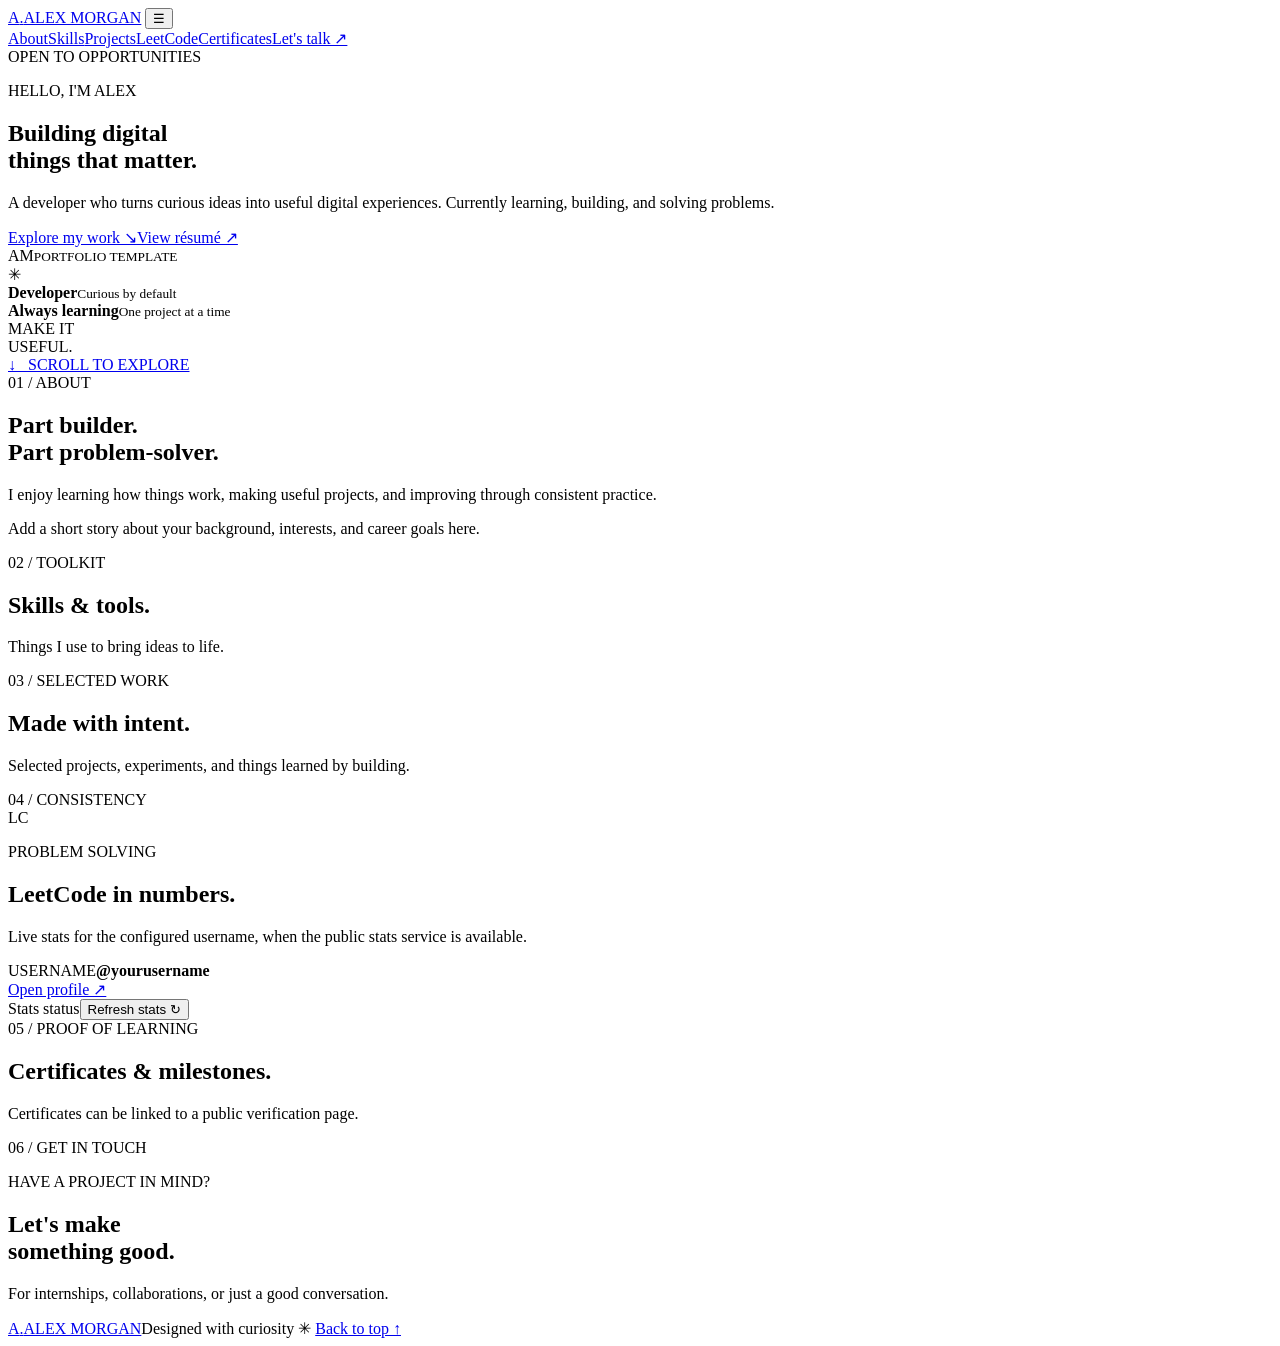
==== sample portfolio2/index.html @ e10e457b "Add sample portfolio2 index.html" ====
<!DOCTYPE html>
<html lang="en">
<head>
  <meta charset="UTF-8">
  <meta name="viewport" content="width=device-width, initial-scale=1.0">
  <meta name="theme-color" content="#111014">
  <meta name="description" content="Personal portfolio template showcasing skills, projects, certificates and coding progress.">
  <title>Alex Morgan | Portfolio</title>
  <link rel="preconnect" href="https://fonts.googleapis.com">
  <link href="https://fonts.googleapis.com/css2?family=DM+Sans:wght@400;500;600;700&family=Space+Grotesk:wght@400;500;600;700&display=swap" rel="stylesheet">
  <link rel="stylesheet" href="style.css">
  <script src="script.js" defer></script>
</head>
<body>
  <header class="topbar">
    <a class="brand" href="#home"><span class="brand-mark">A<span>.</span></span><span id="brandName">ALEX MORGAN</span></a>
    <button class="menu-toggle" id="menuToggle" aria-label="Toggle menu">☰</button>
    <nav id="nav"><a href="#about">About</a><a href="#skills">Skills</a><a href="#projects">Projects</a><a href="#leetcode">LeetCode</a><a href="#certificates">Certificates</a><a class="nav-cta" href="#contact">Let's talk ↗</a></nav>
  </header>
  <main>
    <section class="hero section-wrap" id="home">
      <div class="hero-copy">
        <div class="eyebrow"><span class="pulse"></span> OPEN TO OPPORTUNITIES</div>
        <p class="hero-kicker">HELLO, I'M <span id="heroNameSmall">ALEX</span></p>
        <h1 id="heroHeadline">Building digital<br><span class="gradient-text">things that matter.</span></h1>
        <p class="hero-description" id="heroBio">A developer who turns curious ideas into useful digital experiences. Currently learning, building, and solving problems.</p>
        <div class="hero-actions"><a class="button button-primary" href="#projects">Explore my work ↘</a><a class="button button-quiet" id="resumeLink" href="#contact">View résumé ↗</a></div>
        <div class="hero-socials" id="socialLinks"></div>
      </div>
      <div class="hero-visual"><div class="orbit orbit-a"></div><div class="orbit orbit-b"></div><div class="portrait-frame"><div class="photo-fallback"><span id="initials">AM</span><small>PORTFOLIO TEMPLATE</small></div></div><div class="float-card float-card-top"><span class="float-icon">✳</span><div><b id="heroRole">Developer</b><small>Curious by default</small></div></div><div class="float-card float-card-bottom"><span class="status-dot"></span><div><b>Always learning</b><small>One project at a time</small></div></div><div class="hero-stamp">MAKE IT<br><span>USEFUL.</span></div></div>
      <a class="scroll-hint" href="#about">↓ &nbsp; SCROLL TO EXPLORE</a>
    </section>
    <section class="section-wrap about-section" id="about"><div class="section-label"><span>01 / ABOUT</span><span class="label-line"></span></div><div class="about-grid"><h2>Part builder.<br>Part <span class="gradient-text">problem-solver.</span></h2><div><p class="large-copy" id="aboutText">I enjoy learning how things work, making useful projects, and improving through consistent practice.</p><p class="muted" id="aboutExtra">Add a short story about your background, interests, and career goals here.</p><div class="about-facts" id="aboutFacts"></div></div></div></section>
    <section class="section-wrap" id="skills"><div class="section-label"><span>02 / TOOLKIT</span><span class="label-line"></span></div><div class="section-heading"><h2>Skills & <span class="gradient-text">tools.</span></h2><p>Things I use to bring ideas to life.</p></div><div class="skills-grid" id="skillsGrid"></div></section>
    <section class="section-wrap projects-section" id="projects"><div class="section-label"><span>03 / SELECTED WORK</span><span class="label-line"></span></div><div class="section-heading"><h2>Made with <span class="gradient-text">intent.</span></h2><p>Selected projects, experiments, and things learned by building.</p></div><div class="projects-grid" id="projectsGrid"></div></section>
    <section class="section-wrap leetcode-section" id="leetcode"><div class="section-label"><span>04 / CONSISTENCY</span><span class="label-line"></span></div><div class="leetcode-panel"><div class="leetcode-intro"><div class="leetcode-icon">LC</div><div><p class="hero-kicker">PROBLEM SOLVING</p><h2>LeetCode <span class="gradient-text">in numbers.</span></h2><p class="muted">Live stats for the configured username, when the public stats service is available.</p></div></div><div class="leetcode-profile"><div><span class="muted small">USERNAME</span><b id="lcUsername">@yourusername</b></div><a id="lcProfileLink" href="https://leetcode.com/" target="_blank" rel="noreferrer">Open profile ↗</a></div><div class="lc-stats" id="lcStats"></div><div class="lc-footer"><span id="lcUpdated">Stats status</span><button class="text-button" id="refreshLc">Refresh stats ↻</button></div></div></section>
    <section class="section-wrap" id="certificates"><div class="section-label"><span>05 / PROOF OF LEARNING</span><span class="label-line"></span></div><div class="section-heading"><h2>Certificates & <span class="gradient-text">milestones.</span></h2><p>Certificates can be linked to a public verification page.</p></div><div class="certificates-grid" id="certificatesGrid"></div></section>
    <section class="section-wrap contact-section" id="contact"><div class="section-label"><span>06 / GET IN TOUCH</span><span class="label-line"></span></div><div class="contact-panel"><div><p class="hero-kicker">HAVE A PROJECT IN MIND?</p><h2>Let's make<br><span class="gradient-text">something good.</span></h2><p class="muted" id="contactText">For internships, collaborations, or just a good conversation.</p></div><div class="contact-details" id="contactDetails"></div></div></section>
  </main>
  <footer class="footer section-wrap"><a class="brand" href="#home"><span class="brand-mark">A<span>.</span></span><span id="footerName">ALEX MORGAN</span></a><span>Designed with curiosity ✳ <span id="copyrightYear"></span></span><a href="#home">Back to top ↑</a></footer>
</body>
</html>
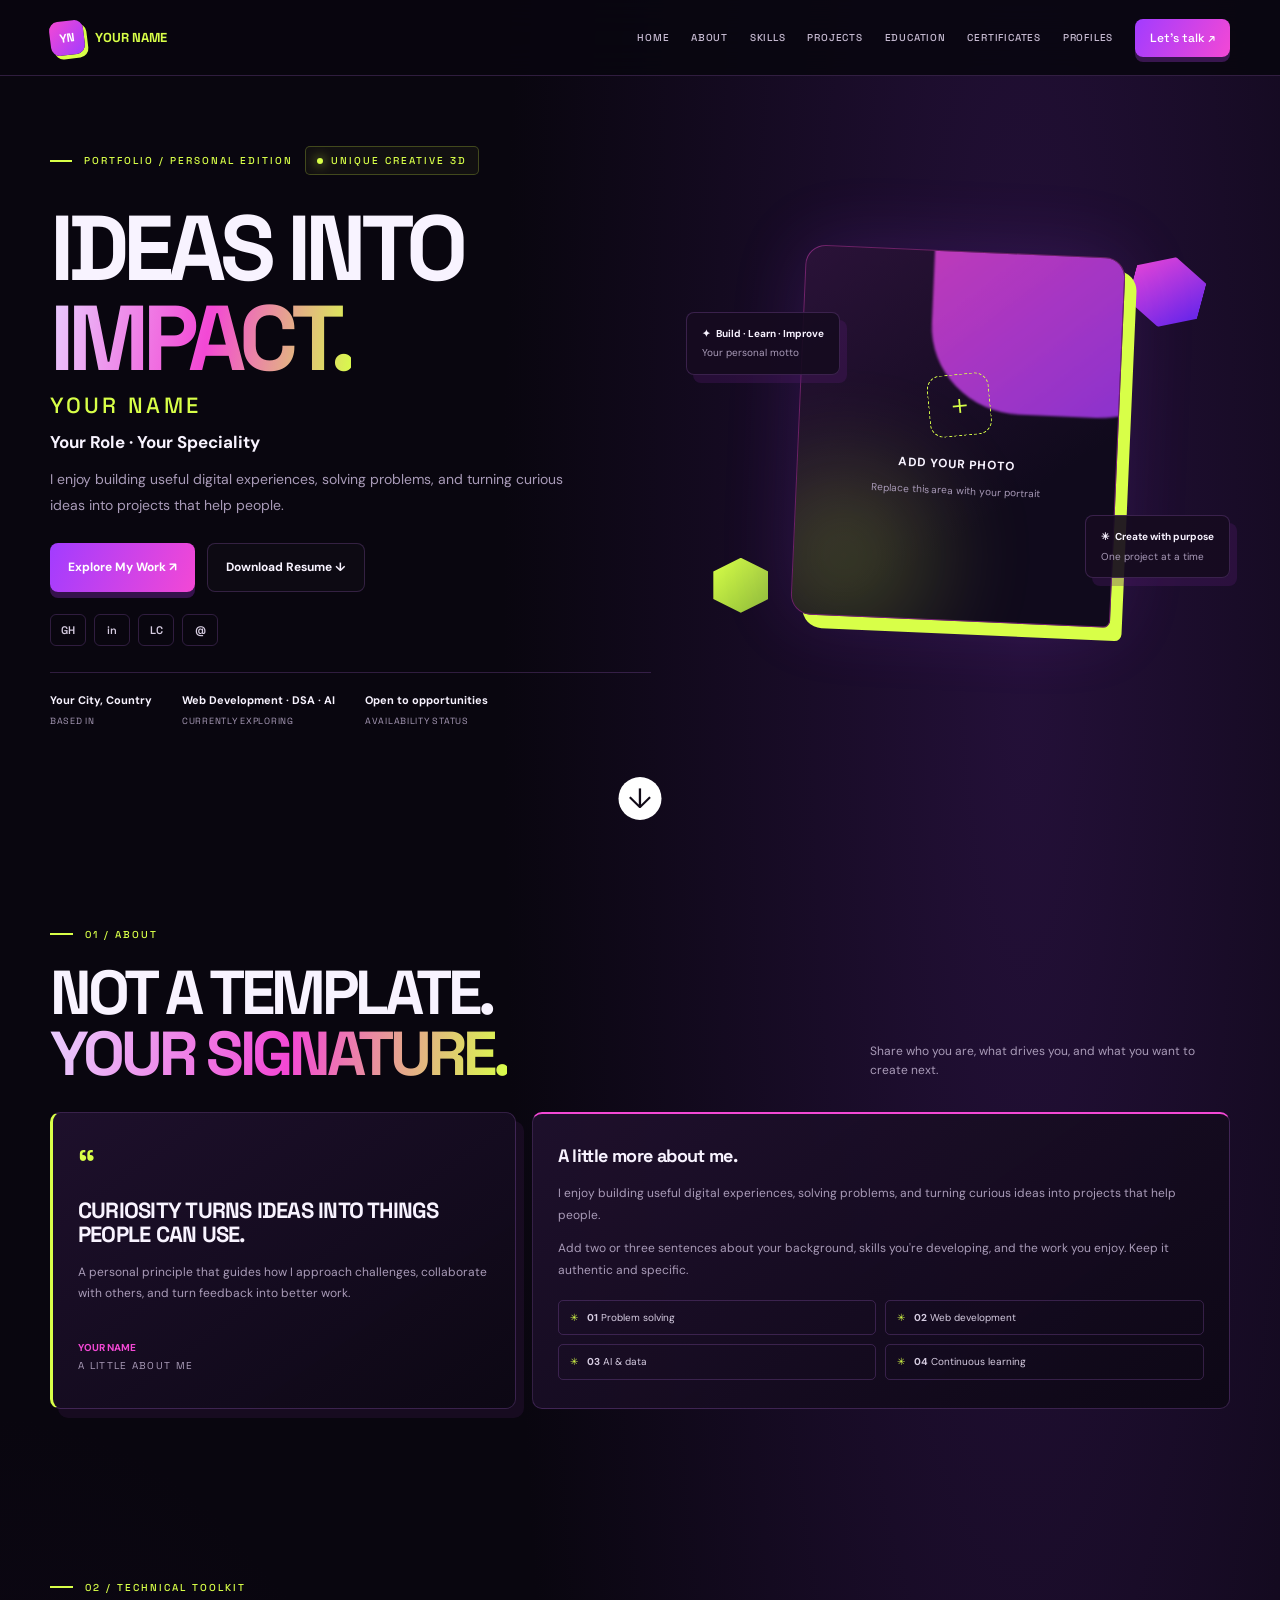
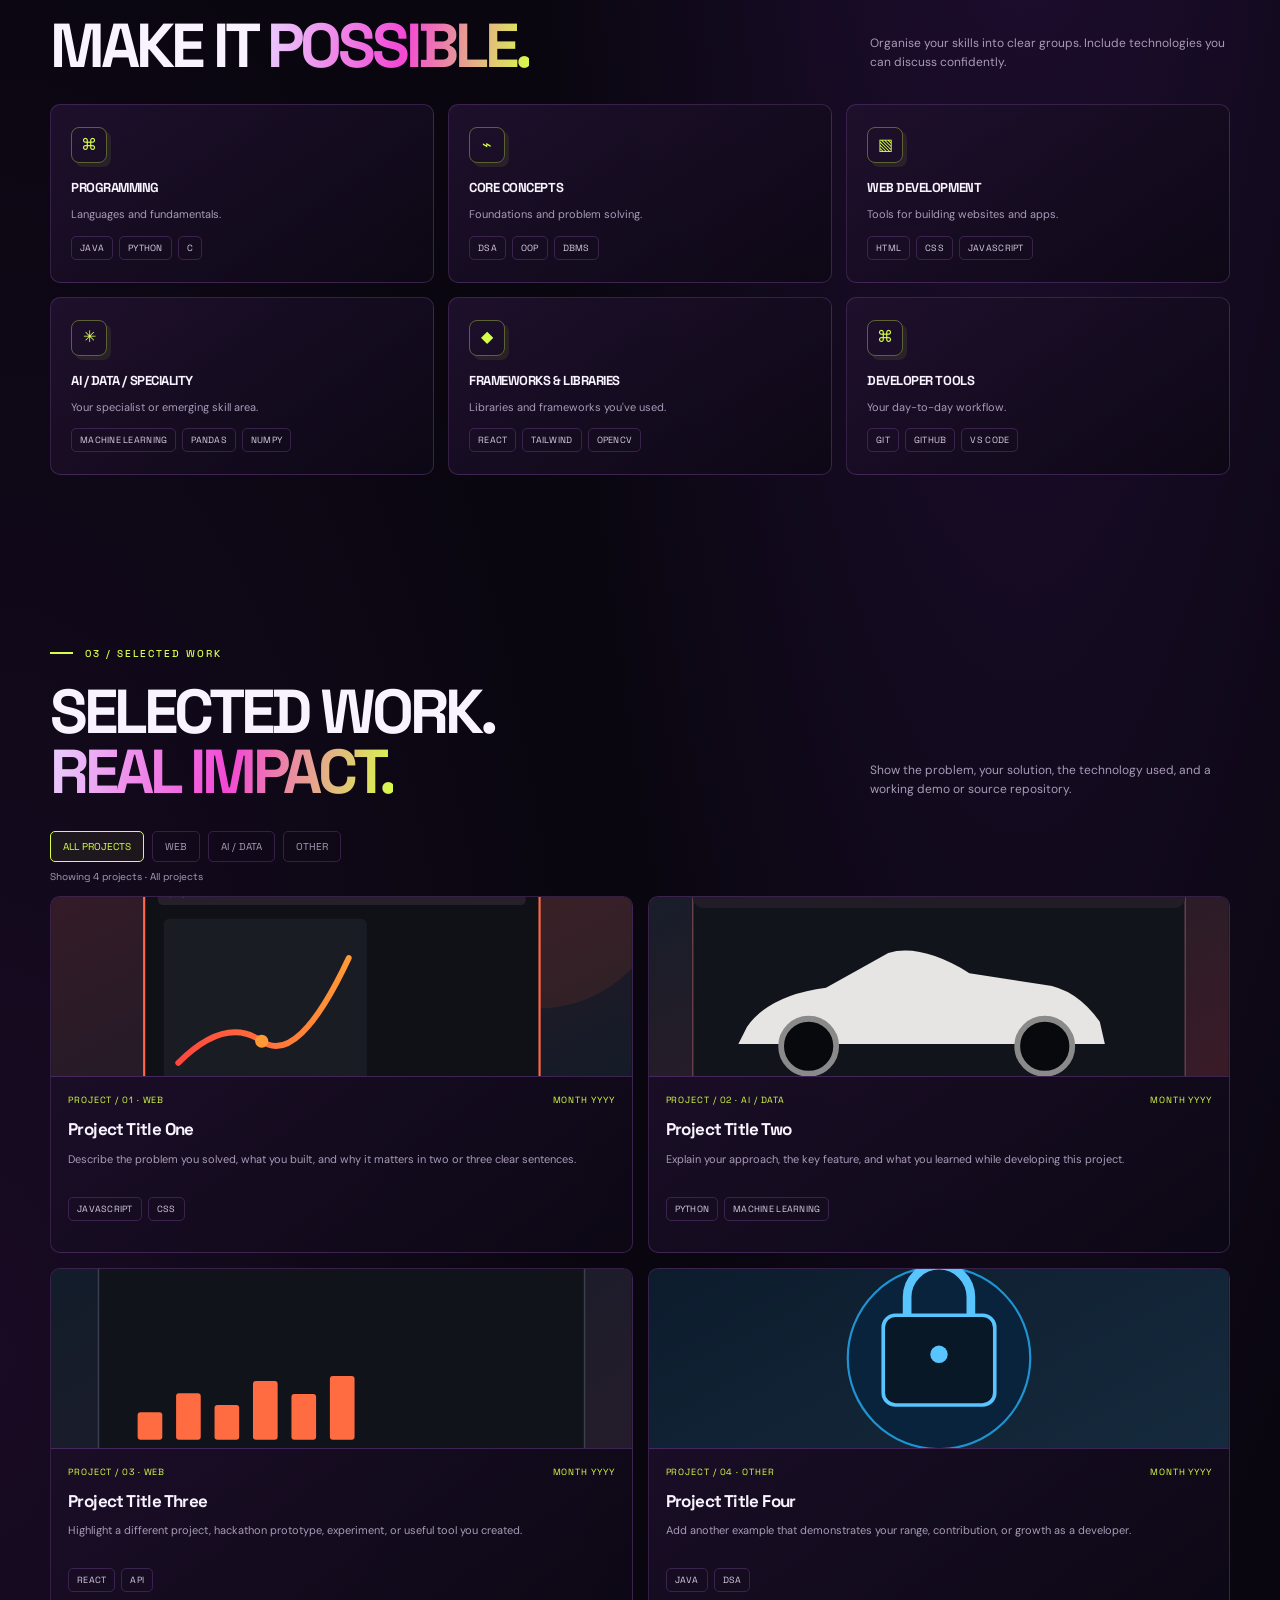
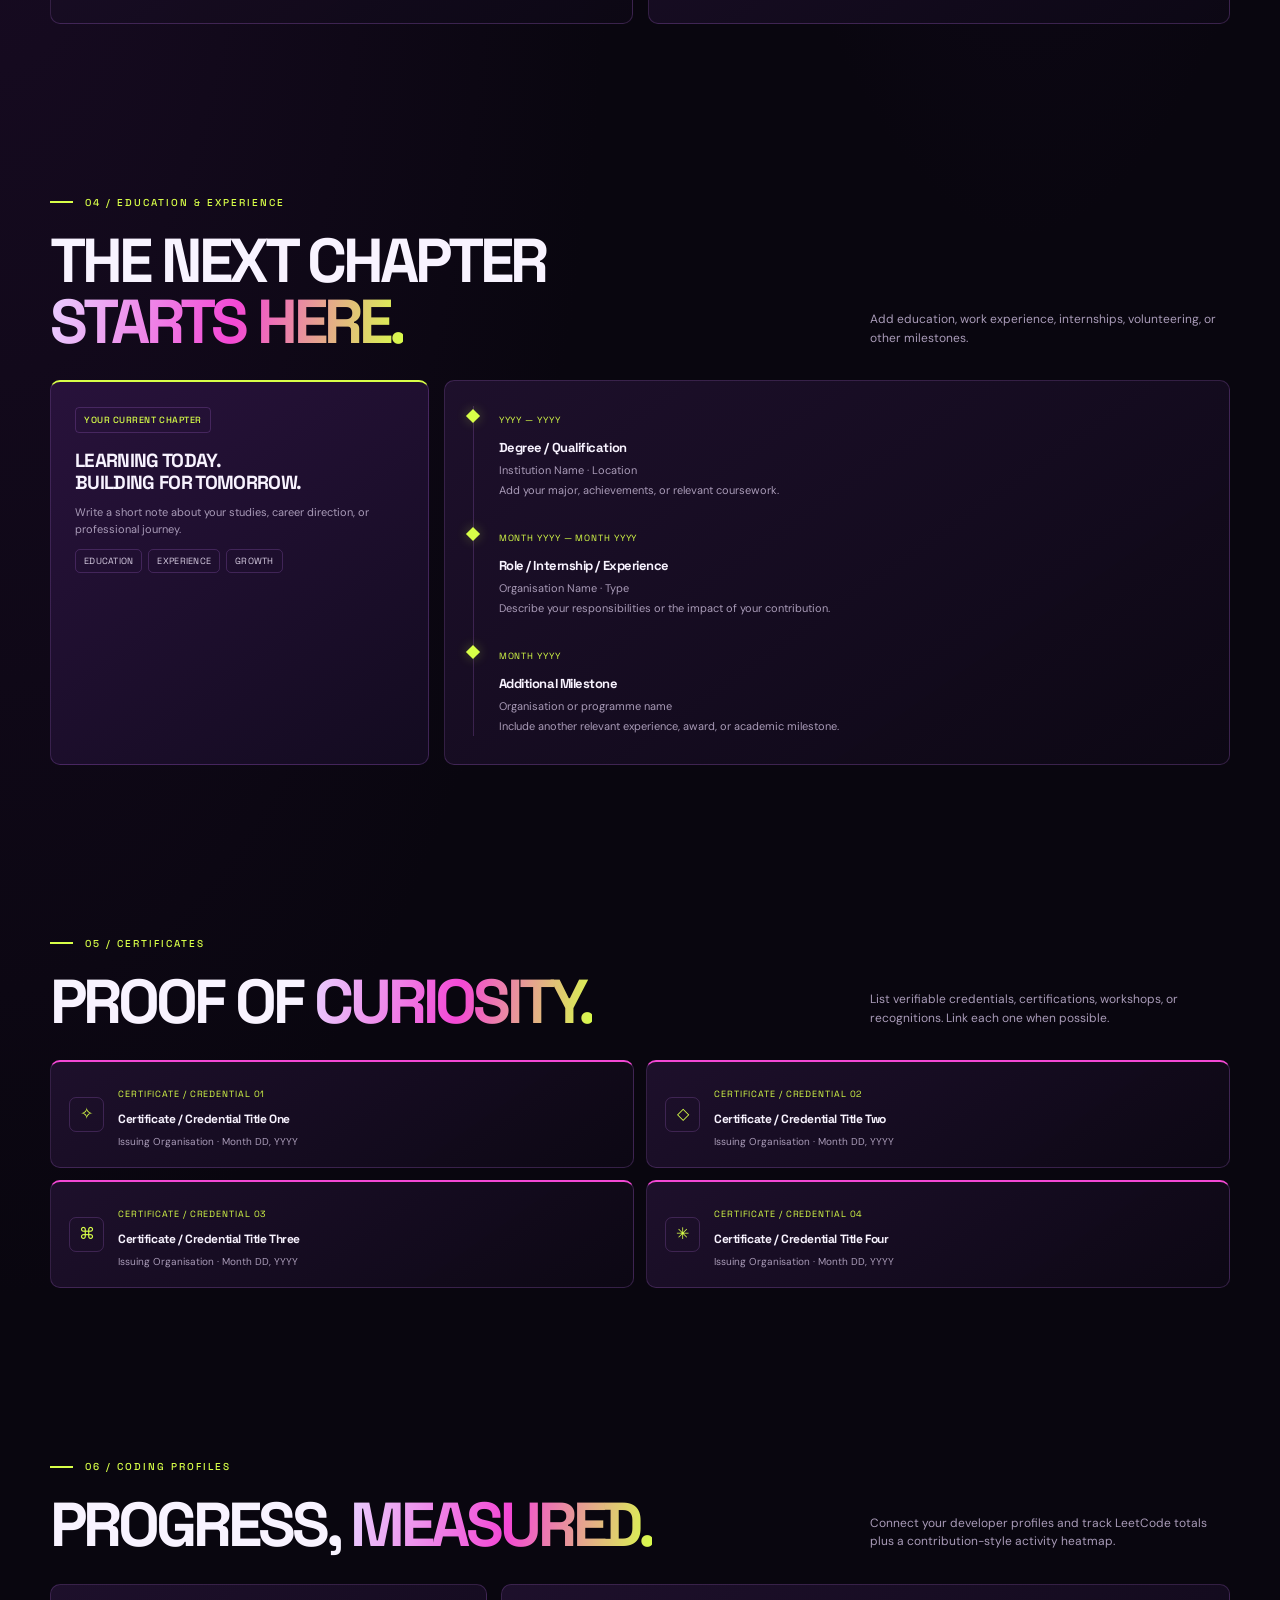
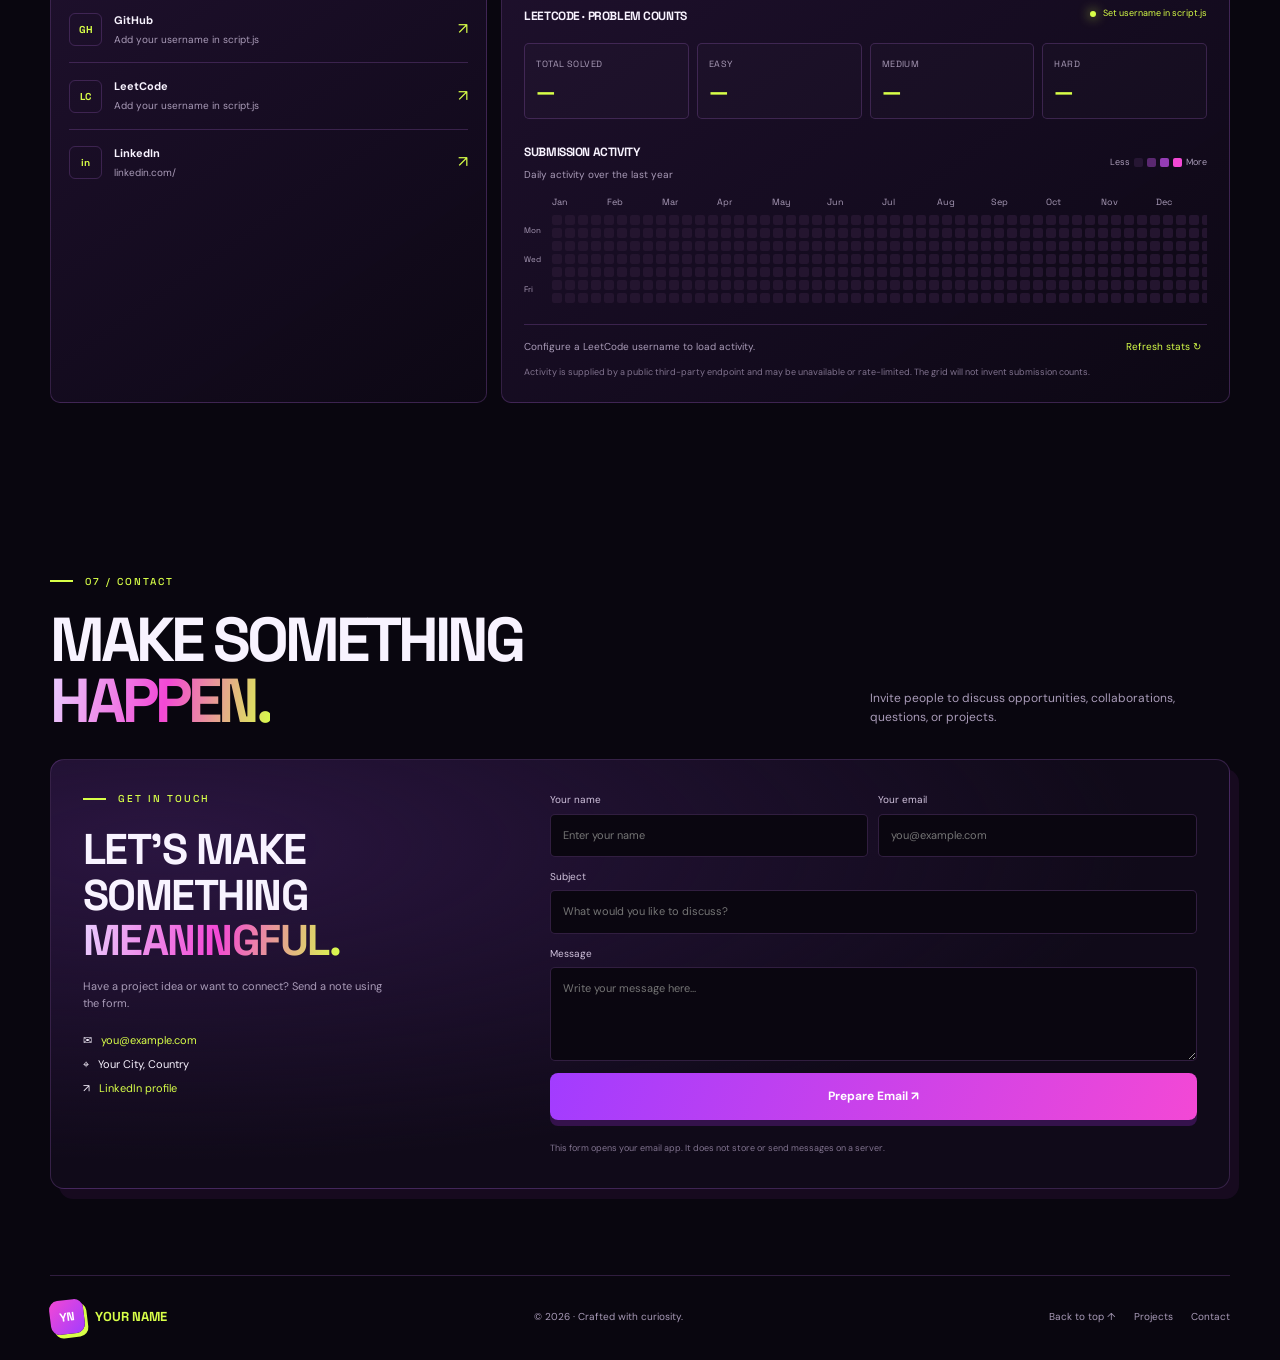
==== commit f1710870: "Redesign Ideas Impact portfolio with neon theme and LeetCode heatmap" ====
--- a/sample portfolio2/index.html
+++ b/sample portfolio2/index.html
@@ -2,41 +2,66 @@
 <html lang="en">
 <head>
   <meta charset="UTF-8">
-  <meta name="viewport" content="width=device-width, initial-scale=1.0">
-  <meta name="theme-color" content="#111014">
-  <meta name="description" content="Personal portfolio template showcasing skills, projects, certificates and coding progress.">
-  <title>Alex Morgan | Portfolio</title>
+  <meta name="viewport" content="width=device-width, initial-scale=1">
+  <meta name="theme-color" content="#09060f">
+  <meta name="description" content="A creative developer portfolio featuring projects, skills, certificates, LeetCode statistics and a submission activity heatmap.">
+  <meta property="og:title" content="Your Name — Ideas Into Impact">
+  <meta property="og:description" content="A personal portfolio for projects, coding progress and creative work.">
+  <title>Your Name — Ideas Into Impact | Portfolio</title>
   <link rel="preconnect" href="https://fonts.googleapis.com">
+  <link rel="preconnect" href="https://fonts.gstatic.com" crossorigin>
   <link href="https://fonts.googleapis.com/css2?family=DM+Sans:wght@400;500;600;700&family=Space+Grotesk:wght@400;500;600;700&display=swap" rel="stylesheet">
   <link rel="stylesheet" href="style.css">
   <script src="script.js" defer></script>
 </head>
 <body>
   <header class="topbar">
-    <a class="brand" href="#home"><span class="brand-mark">A<span>.</span></span><span id="brandName">ALEX MORGAN</span></a>
-    <button class="menu-toggle" id="menuToggle" aria-label="Toggle menu">☰</button>
-    <nav id="nav"><a href="#about">About</a><a href="#skills">Skills</a><a href="#projects">Projects</a><a href="#leetcode">LeetCode</a><a href="#certificates">Certificates</a><a class="nav-cta" href="#contact">Let's talk ↗</a></nav>
+    <a class="brand" href="#home" aria-label="Back to home"><span class="brand-mark">YN</span><span id="brandName">YOUR NAME</span></a>
+    <button class="menu-toggle" id="menuToggle" aria-label="Toggle navigation" aria-expanded="false">☰</button>
+    <nav id="nav" aria-label="Main navigation">
+      <a href="#home">Home</a><a href="#about">About</a><a href="#skills">Skills</a><a href="#projects">Projects</a><a href="#education">Education</a><a href="#certificates">Certificates</a><a href="#leetcode">Profiles</a><a class="nav-cta" href="#contact">Let's talk ↗</a>
+    </nav>
   </header>
   <main>
     <section class="hero section-wrap" id="home">
       <div class="hero-copy">
-        <div class="eyebrow"><span class="pulse"></span> OPEN TO OPPORTUNITIES</div>
-        <p class="hero-kicker">HELLO, I'M <span id="heroNameSmall">ALEX</span></p>
-        <h1 id="heroHeadline">Building digital<br><span class="gradient-text">things that matter.</span></h1>
-        <p class="hero-description" id="heroBio">A developer who turns curious ideas into useful digital experiences. Currently learning, building, and solving problems.</p>
-        <div class="hero-actions"><a class="button button-primary" href="#projects">Explore my work ↘</a><a class="button button-quiet" id="resumeLink" href="#contact">View résumé ↗</a></div>
+        <div class="eyebrow"><span class="eyebrow-line"></span> PORTFOLIO / PERSONAL EDITION <span class="pill"><i></i> UNIQUE CREATIVE 3D</span></div>
+        <h1>IDEAS INTO<br><span class="gradient-text">IMPACT.</span></h1>
+        <p class="hero-name" id="heroNameSmall">YOUR NAME</p>
+        <h2 class="hero-role" id="heroRole">Your Role · Your Speciality</h2>
+        <p class="hero-description" id="heroBio">I build thoughtful digital experiences, solve real problems, and turn curious ideas into useful projects.</p>
+        <div class="hero-actions"><a class="button button-primary" href="#projects">Explore My Work ↗</a><a class="button button-quiet" id="resumeLink" href="#contact">Download Resume ↓</a></div>
         <div class="hero-socials" id="socialLinks"></div>
+        <div class="hero-facts"><div><b id="heroLocation">Your Location</b><span>BASED IN</span></div><div><b id="heroFocus">Your Main Focus</b><span>CURRENTLY EXPLORING</span></div><div><b id="heroStatus">Open to opportunities</b><span>AVAILABILITY STATUS</span></div></div>
       </div>
-      <div class="hero-visual"><div class="orbit orbit-a"></div><div class="orbit orbit-b"></div><div class="portrait-frame"><div class="photo-fallback"><span id="initials">AM</span><small>PORTFOLIO TEMPLATE</small></div></div><div class="float-card float-card-top"><span class="float-icon">✳</span><div><b id="heroRole">Developer</b><small>Curious by default</small></div></div><div class="float-card float-card-bottom"><span class="status-dot"></span><div><b>Always learning</b><small>One project at a time</small></div></div><div class="hero-stamp">MAKE IT<br><span>USEFUL.</span></div></div>
-      <a class="scroll-hint" href="#about">↓ &nbsp; SCROLL TO EXPLORE</a>
+      <div class="hero-visual" aria-label="Decorative portrait placeholder">
+        <div class="orb orb-one"></div><div class="orb orb-two"></div><div class="orb orb-three"></div>
+        <div class="floating-note"><b>✦ &nbsp; Build · Learn · Improve</b><span>Your personal motto</span></div>
+        <div class="portrait-frame"><div class="portrait-glow"></div><div class="portrait-placeholder"><span class="portrait-plus">＋</span><b>ADD YOUR PHOTO</b><small>Replace this area with your portrait</small></div></div>
+        <div class="floating-note note-bottom"><b>✳ &nbsp; Create with purpose</b><span>One project at a time</span></div>
+      </div>
+      <a class="scroll-hint" href="#about" aria-label="Scroll to about section">↓</a>
     </section>
-    <section class="section-wrap about-section" id="about"><div class="section-label"><span>01 / ABOUT</span><span class="label-line"></span></div><div class="about-grid"><h2>Part builder.<br>Part <span class="gradient-text">problem-solver.</span></h2><div><p class="large-copy" id="aboutText">I enjoy learning how things work, making useful projects, and improving through consistent practice.</p><p class="muted" id="aboutExtra">Add a short story about your background, interests, and career goals here.</p><div class="about-facts" id="aboutFacts"></div></div></div></section>
-    <section class="section-wrap" id="skills"><div class="section-label"><span>02 / TOOLKIT</span><span class="label-line"></span></div><div class="section-heading"><h2>Skills & <span class="gradient-text">tools.</span></h2><p>Things I use to bring ideas to life.</p></div><div class="skills-grid" id="skillsGrid"></div></section>
-    <section class="section-wrap projects-section" id="projects"><div class="section-label"><span>03 / SELECTED WORK</span><span class="label-line"></span></div><div class="section-heading"><h2>Made with <span class="gradient-text">intent.</span></h2><p>Selected projects, experiments, and things learned by building.</p></div><div class="projects-grid" id="projectsGrid"></div></section>
-    <section class="section-wrap leetcode-section" id="leetcode"><div class="section-label"><span>04 / CONSISTENCY</span><span class="label-line"></span></div><div class="leetcode-panel"><div class="leetcode-intro"><div class="leetcode-icon">LC</div><div><p class="hero-kicker">PROBLEM SOLVING</p><h2>LeetCode <span class="gradient-text">in numbers.</span></h2><p class="muted">Live stats for the configured username, when the public stats service is available.</p></div></div><div class="leetcode-profile"><div><span class="muted small">USERNAME</span><b id="lcUsername">@yourusername</b></div><a id="lcProfileLink" href="https://leetcode.com/" target="_blank" rel="noreferrer">Open profile ↗</a></div><div class="lc-stats" id="lcStats"></div><div class="lc-footer"><span id="lcUpdated">Stats status</span><button class="text-button" id="refreshLc">Refresh stats ↻</button></div></div></section>
-    <section class="section-wrap" id="certificates"><div class="section-label"><span>05 / PROOF OF LEARNING</span><span class="label-line"></span></div><div class="section-heading"><h2>Certificates & <span class="gradient-text">milestones.</span></h2><p>Certificates can be linked to a public verification page.</p></div><div class="certificates-grid" id="certificatesGrid"></div></section>
-    <section class="section-wrap contact-section" id="contact"><div class="section-label"><span>06 / GET IN TOUCH</span><span class="label-line"></span></div><div class="contact-panel"><div><p class="hero-kicker">HAVE A PROJECT IN MIND?</p><h2>Let's make<br><span class="gradient-text">something good.</span></h2><p class="muted" id="contactText">For internships, collaborations, or just a good conversation.</p></div><div class="contact-details" id="contactDetails"></div></div></section>
+
+    <section class="section-wrap" id="about"><div class="section-label">01 / ABOUT</div><div class="section-heading split-heading"><h2>NOT A TEMPLATE.<br><span class="gradient-text">YOUR SIGNATURE.</span></h2><p>Share who you are, what drives you, and what you want to create next.</p></div>
+      <div class="about-grid"><article class="quote-card"><span class="quote-mark">“</span><h3 id="manifesto">CURIOSITY TURNS IDEAS INTO THINGS PEOPLE CAN USE.</h3><p id="aboutQuote">A personal principle that guides how I approach problems, collaboration and learning.</p><div class="signature"><b id="signatureName">YOUR NAME</b><span>A LITTLE ABOUT ME</span></div></article><article class="about-card"><h3>A little more about me.</h3><p id="aboutText">I enjoy learning how things work, making useful projects, and improving through consistent practice.</p><p id="aboutExtra">Add your background, the skills you're developing, and the work you enjoy.</p><div class="fact-grid" id="aboutFacts"></div></article></div>
+    </section>
+
+    <section class="section-wrap" id="skills"><div class="section-label">02 / TECHNICAL TOOLKIT</div><div class="section-heading split-heading"><h2>MAKE IT <span class="gradient-text">POSSIBLE.</span></h2><p>Organise your skills into clear groups. Include technologies you can discuss confidently.</p></div><div class="skills-grid" id="skillsGrid"></div></section>
+
+    <section class="section-wrap" id="projects"><div class="section-label">03 / SELECTED WORK</div><div class="section-heading split-heading"><h2>SELECTED WORK.<br><span class="gradient-text">REAL IMPACT.</span></h2><p>Show the problem, your solution, the technology used, and a working demo or source repository.</p></div><div class="project-filters" id="projectFilters"><button class="filter active" data-filter="all">All projects</button><button class="filter" data-filter="web">Web</button><button class="filter" data-filter="ai">AI / Data</button><button class="filter" data-filter="other">Other</button></div><p class="project-count" id="projectCount"></p><div class="projects-grid" id="projectsGrid"></div></section>
+
+    <section class="section-wrap" id="education"><div class="section-label">04 / EDUCATION & EXPERIENCE</div><div class="section-heading split-heading"><h2>THE NEXT CHAPTER<br><span class="gradient-text">STARTS HERE.</span></h2><p>Add education, work experience, internships, volunteering, or other milestones.</p></div><div class="education-grid"><article class="education-intro"><span class="mini-label">YOUR CURRENT CHAPTER</span><h3>LEARNING TODAY.<br>BUILDING FOR TOMORROW.</h3><p id="educationIntro">Write a short note about your studies, career direction, or professional journey.</p><div class="skill-tags"><span>Education</span><span>Experience</span><span>Growth</span></div></article><div class="timeline" id="timeline"></div></div></section>
+
+    <section class="section-wrap" id="certificates"><div class="section-label">05 / CERTIFICATES</div><div class="section-heading split-heading"><h2>PROOF OF <span class="gradient-text">CURIOSITY.</span></h2><p>List verifiable credentials, certifications, workshops, or recognitions. Link each one when possible.</p></div><div class="certificates-grid" id="certificatesGrid"></div></section>
+
+    <section class="section-wrap leetcode-section" id="leetcode"><div class="section-label">06 / CODING PROFILES</div><div class="section-heading split-heading"><h2>PROGRESS, <span class="gradient-text">MEASURED.</span></h2><p>Connect your developer profiles and track LeetCode totals plus a contribution-style activity heatmap.</p></div>
+      <div class="coding-layout"><article class="profile-card"><a class="profile-row" id="githubLink" href="https://github.com/" target="_blank" rel="noreferrer"><span class="profile-icon">GH</span><span><b>GitHub</b><small id="githubHandle">Add your username</small></span><i>↗</i></a><a class="profile-row" id="lcProfileLink" href="https://leetcode.com/" target="_blank" rel="noreferrer"><span class="profile-icon">LC</span><span><b>LeetCode</b><small id="lcUsername">@yourusername</small></span><i>↗</i></a><a class="profile-row" id="linkedinLink" href="https://linkedin.com/" target="_blank" rel="noreferrer"><span class="profile-icon">in</span><span><b>LinkedIn</b><small id="linkedinHandle">Add your profile</small></span><i>↗</i></a></article>
+        <article class="stats-card"><div class="stats-heading"><h3>LEETCODE · PROBLEM COUNTS</h3><span class="live-label"><i></i><span id="lcUpdated">Waiting for username</span></span></div><div class="lc-stats" id="lcStats"></div><div class="heatmap-heading"><div><h3>SUBMISSION ACTIVITY</h3><p id="heatmapSummary">Daily activity over the last year</p></div><span class="heatmap-legend">Less <i></i><i></i><i></i><i></i> More</span></div><div class="heatmap-scroll"><div class="heatmap-months" id="heatmapMonths"></div><div class="heatmap-body"><div class="heatmap-days"><span>Mon</span><span>Wed</span><span>Fri</span></div><div class="heatmap-grid" id="heatmapGrid" aria-label="LeetCode submission activity heatmap"></div></div></div><div class="lc-footer"><span id="heatmapStatus">Configure a LeetCode username to load activity.</span><button class="text-button" id="refreshLc">Refresh stats ↻</button></div><p class="fine-print">Activity is supplied by a public third-party endpoint and may be unavailable or rate-limited. The grid will not invent submission counts.</p></article></div>
+    </section>
+
+    <section class="section-wrap contact-section" id="contact"><div class="section-label">07 / CONTACT</div><div class="section-heading split-heading"><h2>MAKE SOMETHING<br><span class="gradient-text">HAPPEN.</span></h2><p>Invite people to discuss opportunities, collaborations, questions, or projects.</p></div><div class="contact-panel"><div><span class="section-label">GET IN TOUCH</span><h3>LET'S MAKE<br>SOMETHING<br><span class="gradient-text">MEANINGFUL.</span></h3><p id="contactText">Have a project idea or want to connect? Send a note using the form.</p><div class="contact-details" id="contactDetails"></div></div><form id="contactForm"><div class="form-row"><label>Your name<input name="name" required placeholder="Enter your name"></label><label>Your email<input name="email" type="email" required placeholder="you@example.com"></label></div><label>Subject<input name="subject" required placeholder="What would you like to discuss?"></label><label>Message<textarea name="message" rows="4" required placeholder="Write your message here..."></textarea></label><button class="button button-primary submit-button" type="submit">Prepare Email ↗</button><p class="fine-print">This form opens your email app. It does not store or send messages on a server.</p></form></div></section>
   </main>
-  <footer class="footer section-wrap"><a class="brand" href="#home"><span class="brand-mark">A<span>.</span></span><span id="footerName">ALEX MORGAN</span></a><span>Designed with curiosity ✳ <span id="copyrightYear"></span></span><a href="#home">Back to top ↑</a></footer>
+  <footer class="footer section-wrap"><a class="brand" href="#home"><span class="brand-mark">YN</span><span id="footerName">YOUR NAME</span></a><span>© <span id="copyrightYear"></span> · Crafted with curiosity.</span><div><a href="#home">Back to top ↑</a><a href="#projects">Projects</a><a href="#contact">Contact</a></div></footer>
 </body>
 </html>
--- a/sample portfolio2/style.css
+++ b/sample portfolio2/style.css
@@ -0,0 +1,11 @@
+:root{--bg:#09060f;--panel:#120b1b;--panel2:#1b1028;--text:#f8f3ff;--muted:#a99bb8;--lime:#d8ff48;--pink:#f348d5;--purple:#a23cff;--line:rgba(203,126,255,.2);--display:'Space Grotesk',sans-serif;--body:'DM Sans',sans-serif;--max:1180px}
+*{box-sizing:border-box}html{scroll-behavior:smooth;scroll-padding-top:95px}body{margin:0;background:radial-gradient(ellipse at 80% 10%,#241039 0,transparent 36%),radial-gradient(ellipse at 0 48%,#180b23 0,transparent 34%),var(--bg);color:var(--text);font-family:var(--body);line-height:1.55;overflow-x:hidden}body:before{content:"";position:fixed;inset:0;pointer-events:none;opacity:.12;background-image:linear-gradient(rgba(255,255,255,.025) 1px,transparent 1px),linear-gradient(90deg,rgba(255,255,255,.025) 1px,transparent 1px);background-size:42px 42px;mask-image:linear-gradient(to bottom,black,transparent 85%);z-index:-1}a{color:inherit;text-decoration:none}button,input,textarea{font:inherit}.section-wrap{width:min(var(--max),calc(100% - 56px));margin:0 auto;padding:86px 0}.topbar{height:76px;display:flex;align-items:center;justify-content:space-between;gap:25px;padding:0 max(28px,calc((100vw - var(--max))/2));border-bottom:1px solid var(--line);position:sticky;top:0;background:rgba(9,6,15,.88);backdrop-filter:blur(20px);z-index:20}.brand{display:flex;align-items:center;gap:11px;font:700 13px var(--display);color:var(--lime);white-space:nowrap}.brand-mark{display:grid;place-items:center;width:34px;height:34px;border-radius:9px;background:linear-gradient(135deg,var(--pink),var(--purple));color:#fff;box-shadow:3px 4px 0 var(--lime);transform:rotate(-7deg);font-size:12px}nav{display:flex;align-items:center;gap:clamp(10px,1.7vw,24px);font:500 10px var(--display);text-transform:uppercase;letter-spacing:.08em;color:#c7bbd2}nav a{transition:color .2s}nav a:hover,nav a:focus-visible{color:var(--lime)}.nav-cta{padding:11px 15px;border-radius:8px;background:linear-gradient(115deg,var(--purple),var(--pink));color:white;letter-spacing:0;text-transform:none;font-size:12px;box-shadow:0 5px 0 #39164f}.menu-toggle{display:none;background:var(--panel);border:1px solid var(--line);color:white;border-radius:10px;padding:8px 12px}
+.hero{min-height:650px;display:grid;grid-template-columns:1.05fr .95fr;align-items:center;gap:35px;position:relative;padding-top:70px;padding-bottom:115px}.hero-copy{position:relative;z-index:2}.eyebrow,.section-label,.mini-label{font:500 10px var(--display);letter-spacing:.2em;color:var(--lime);text-transform:uppercase}.eyebrow{display:flex;align-items:center;gap:12px;flex-wrap:wrap;margin-bottom:28px}.eyebrow-line{width:22px;height:2px;background:var(--lime)}.pill{display:inline-flex;align-items:center;gap:8px;padding:7px 11px;border:1px solid rgba(216,255,72,.24);border-radius:5px;background:rgba(216,255,72,.045)}.pill i,.live-label i{width:6px;height:6px;border-radius:50%;background:var(--lime);box-shadow:0 0 12px var(--lime)}h1,h2,h3,p{margin-top:0}h1,h2{font-family:var(--display);letter-spacing:-.065em;line-height:.98}h1{font-size:clamp(56px,7.3vw,92px);margin-bottom:8px;font-weight:700}h2{font-size:clamp(38px,5.4vw,62px);margin-bottom:0}h3{font-family:var(--display);letter-spacing:-.035em}.gradient-text{background:linear-gradient(100deg,#e9cfff 0%,var(--pink) 52%,var(--lime) 100%);-webkit-background-clip:text;background-clip:text;color:transparent}.hero-name{font:500 22px var(--display);letter-spacing:.14em;color:var(--lime);margin:8px 0 12px}.hero-role{font:700 17px var(--body);letter-spacing:0;line-height:1.3;margin:0 0 14px}.hero-description{max-width:520px;color:var(--muted);font-size:14px;line-height:1.85;margin-bottom:24px}.hero-actions{display:flex;gap:12px;flex-wrap:wrap}.button{display:inline-flex;align-items:center;justify-content:center;gap:10px;padding:14px 18px;border-radius:8px;font-size:12px;font-weight:700;border:1px solid var(--line);transition:transform .2s,box-shadow .2s;cursor:pointer}.button:hover{transform:translateY(-2px)}.button-primary{background:linear-gradient(110deg,var(--purple),var(--pink));border:0;color:white;box-shadow:0 6px 0 #35124c}.button-quiet{background:rgba(255,255,255,.02)}.hero-socials{display:flex;gap:8px;margin-top:22px;flex-wrap:wrap}.hero-socials a{min-width:36px;text-align:center;padding:8px 10px;border:1px solid var(--line);border-radius:6px;font:600 11px var(--display);color:#d7cde2}.hero-socials a:hover{border-color:var(--lime);color:var(--lime)}.hero-facts{display:flex;gap:30px;border-top:1px solid var(--line);padding-top:19px;margin-top:26px;flex-wrap:wrap}.hero-facts div{display:grid;gap:6px}.hero-facts b{font-size:11px}.hero-facts span{font:9px var(--display);letter-spacing:.08em;color:var(--muted);text-transform:uppercase}.hero-visual{min-height:430px;display:grid;place-items:center;position:relative;isolation:isolate}.portrait-frame{width:min(320px,72%);height:370px;border:1px solid rgba(244,72,213,.4);border-radius:20px 20px 7px 20px;background:linear-gradient(145deg,#2a1238,#100a1c 68%);transform:rotate(2.5deg);box-shadow:12px 13px 0 var(--lime),0 0 75px rgba(163,60,255,.16);position:relative;overflow:hidden}.portrait-frame:before{content:"";position:absolute;width:260px;height:250px;right:-70px;top:-90px;border-radius:35%;background:linear-gradient(140deg,var(--pink),var(--purple));filter:blur(1px);opacity:.8}.portrait-glow{position:absolute;bottom:-30px;left:-40px;width:180px;height:180px;background:var(--lime);border-radius:50%;filter:blur(55px);opacity:.22}.portrait-placeholder{position:absolute;inset:0;display:flex;align-items:center;justify-content:center;flex-direction:column;gap:9px;text-align:center;padding:24px}.portrait-plus{display:grid;place-items:center;width:62px;height:62px;border:1px dashed var(--lime);border-radius:14px;color:var(--lime);font-size:27px;transform:rotate(-8deg);margin-bottom:10px}.portrait-placeholder b{font-size:12px;letter-spacing:.08em}.portrait-placeholder small{font-size:10px;color:var(--muted)}.orb{position:absolute;z-index:-1;clip-path:polygon(50% 0,100% 25%,100% 75%,50% 100%,0 75%,0 25%)}.orb-one{width:72px;height:72px;right:5%;top:8%;background:linear-gradient(135deg,var(--pink),#5421ed);transform:rotate(15deg)}.orb-two{width:55px;height:55px;left:5%;bottom:9%;background:linear-gradient(135deg,var(--lime),#8ebc38)}.orb-three{width:240px;height:75px;border:1px solid #793a8f;clip-path:none;border-radius:50%;transform:rotate(-9deg)}.floating-note{position:absolute;left:0;top:21%;z-index:3;padding:13px 15px;border:1px solid var(--line);border-radius:8px;background:rgba(22,11,32,.92);box-shadow:7px 8px 0 rgba(87,29,113,.3);font-size:10px}.floating-note b,.floating-note span{display:block}.floating-note span{color:var(--muted);margin-top:4px}.note-bottom{left:auto;right:0;top:auto;bottom:17%}.scroll-hint{position:absolute;bottom:22px;left:50%;transform:translateX(-50%);display:grid;place-items:center;width:43px;height:43px;border-radius:50%;background:#fff;color:#100916;font-size:28px}
+.section-label{display:flex;align-items:center;gap:12px;margin-bottom:22px}.section-label:before{content:"";height:2px;width:23px;background:var(--lime)}.section-heading{margin-bottom:28px}.split-heading{display:grid;grid-template-columns:1fr minmax(240px,.55fr);gap:40px;align-items:end}.split-heading>p{color:var(--muted);font-size:12px;max-width:360px;justify-self:end;margin-bottom:5px}.about-grid{display:grid;grid-template-columns:.8fr 1.2fr;gap:16px}.quote-card,.about-card,.skill-card,.project-card,.education-intro,.timeline,.certificate-card,.profile-card,.stats-card,.contact-panel{background:linear-gradient(145deg,rgba(32,17,46,.92),rgba(13,8,21,.94));border:1px solid var(--line);border-radius:10px;position:relative}.quote-card{padding:28px 25px;min-height:275px;border-left:3px solid var(--lime);box-shadow:8px 9px 0 rgba(99,37,125,.16)}.quote-mark{font:700 34px var(--display);color:var(--lime)}.quote-card h3{font-size:22px;line-height:1.08;margin:15px 0}.quote-card p,.about-card p{font-size:12px;color:var(--muted);line-height:1.8}.signature{display:grid;gap:3px;margin-top:35px;font-size:10px}.signature b{color:var(--pink)}.signature span{font:10px var(--display);letter-spacing:.13em;color:var(--muted)}.about-card{padding:28px 25px;border-top:2px solid var(--pink)}.about-card h3{font-size:18px;margin-bottom:13px}.fact-grid{display:grid;grid-template-columns:repeat(2,1fr);gap:9px;margin-top:18px}.fact-grid span,.skill-tags span{border:1px solid var(--line);border-radius:5px;padding:9px 11px;font-size:10px;color:#d7cde2}.fact-grid span:before{content:"✳";color:var(--lime);margin-right:9px}
+.skills-grid{display:grid;grid-template-columns:repeat(3,1fr);gap:14px}.skill-card{padding:22px 20px;min-height:160px;transition:transform .2s,border-color .2s}.skill-card:hover,.project-card:hover{transform:translateY(-3px);border-color:rgba(216,255,72,.48)}.skill-icon{display:grid;place-items:center;width:36px;height:36px;border:1px solid rgba(216,255,72,.35);border-radius:8px;color:var(--lime);font-size:16px;margin-bottom:15px;box-shadow:4px 4px 0 rgba(216,255,72,.08)}.skill-card h3{font-size:13px;margin-bottom:8px}.skill-card p{font-size:11px;color:var(--muted);margin-bottom:12px}.skill-tags{display:flex;gap:6px;flex-wrap:wrap}.skill-tags span{padding:5px 8px;font:9px var(--display);text-transform:uppercase;letter-spacing:.03em}
+.project-filters{display:flex;gap:8px;flex-wrap:wrap;margin-bottom:8px}.filter{background:transparent;border:1px solid var(--line);color:var(--muted);border-radius:5px;padding:8px 12px;font:10px var(--display);text-transform:uppercase;cursor:pointer}.filter.active,.filter:hover{color:var(--lime);border-color:var(--lime);background:rgba(216,255,72,.06)}.project-count{font:10px var(--display);color:var(--muted);margin-bottom:13px}.projects-grid{display:grid;grid-template-columns:repeat(2,1fr);gap:15px}.project-card{overflow:hidden;transition:transform .2s}.project-image{height:180px;display:block;overflow:hidden;background:linear-gradient(135deg,#251136,#100a1c);border-bottom:1px solid var(--line)}.project-image img{width:100%;height:100%;object-fit:cover;transition:transform .4s}.project-card:hover .project-image img{transform:scale(1.035)}.project-body{padding:17px}.project-meta{display:flex;justify-content:space-between;gap:10px;font:9px var(--display);letter-spacing:.1em;color:var(--lime);margin-bottom:10px}.project-body h3{font-size:17px;margin-bottom:8px}.project-body p{font-size:11px;color:var(--muted);min-height:35px}.project-links{display:flex;gap:15px;margin-top:14px;font-size:10px;font-weight:700;color:#e2d5f3}.project-links a:hover{color:var(--lime)}
+.education-grid{display:grid;grid-template-columns:.65fr 1.35fr;gap:15px}.education-intro{padding:24px;background:linear-gradient(145deg,#28123b,#130b20);border-top:2px solid var(--lime)}.mini-label{display:inline-block;padding:6px 8px;border:1px solid var(--line);border-radius:4px;font-size:9px;letter-spacing:.06em}.education-intro h3{font-size:19px;line-height:1.15;margin:17px 0 10px}.education-intro p,.timeline p{font-size:11px;color:var(--muted)}.timeline{padding:25px 28px}.timeline-item{position:relative;padding:0 0 22px 25px;border-left:1px solid var(--line)}.timeline-item:last-child{padding-bottom:0}.timeline-item:before{content:"";position:absolute;left:-6px;top:5px;width:10px;height:10px;background:var(--lime);transform:rotate(45deg);box-shadow:0 0 12px rgba(216,255,72,.3)}.timeline-item span{font:9px var(--display);color:var(--lime);letter-spacing:.1em}.timeline-item h3{font-size:13px;margin:7px 0 4px}.timeline-item p{margin-bottom:3px}.certificates-grid{display:grid;grid-template-columns:repeat(2,1fr);gap:12px}.certificate-card{display:flex;align-items:center;gap:14px;padding:18px;border-top:2px solid var(--pink);min-width:0}.certificate-icon{display:grid;place-items:center;flex:0 0 35px;height:35px;border:1px solid var(--line);border-radius:7px;color:var(--lime)}.certificate-copy{flex:1;min-width:0}.certificate-copy span{font:9px var(--display);color:var(--lime);letter-spacing:.1em}.certificate-copy h3{font-size:12px;margin:5px 0}.certificate-copy p{font-size:10px;color:var(--muted);margin:0}.certificate-arrow{color:var(--lime);margin-left:auto}
+.coding-layout{display:grid;grid-template-columns:.75fr 1.25fr;gap:14px}.profile-card{padding:12px 18px}.profile-row{display:flex;align-items:center;gap:12px;padding:15px 0;border-bottom:1px solid var(--line)}.profile-row:last-child{border-bottom:0}.profile-icon{display:grid;place-items:center;width:33px;height:33px;border:1px solid var(--line);border-radius:6px;font:700 10px var(--display);color:var(--lime)}.profile-row>span:nth-child(2){display:grid;gap:3px;flex:1}.profile-row b{font-size:11px}.profile-row small{font-size:10px;color:var(--muted)}.profile-row i{font-style:normal;color:var(--lime)}.stats-card{padding:22px;min-width:0}.stats-heading,.heatmap-heading{display:flex;align-items:flex-start;justify-content:space-between;gap:15px}.stats-heading h3,.heatmap-heading h3{font-size:12px;margin-bottom:0}.live-label{display:flex;align-items:center;gap:7px;font-size:9px;color:var(--lime)}.lc-stats{display:grid;grid-template-columns:repeat(4,minmax(0,1fr));gap:8px;margin:18px 0 24px}.lc-stat{min-width:0;min-height:76px;display:flex;flex-direction:column;justify-content:center;gap:7px;padding:11px;border:1px solid var(--line);border-radius:5px;background:rgba(255,255,255,.015)}.lc-stat span{font:9px var(--display);letter-spacing:.05em;color:var(--muted)}.lc-stat strong{font:700 22px var(--display);color:var(--lime);overflow-wrap:anywhere}.lc-stat em{font:9px var(--body);font-style:normal;color:var(--muted)}.heatmap-heading{align-items:center;margin-bottom:12px}.heatmap-heading p{font-size:10px;color:var(--muted);margin:5px 0 0}.heatmap-legend{display:flex;align-items:center;gap:4px;color:var(--muted);font-size:9px;white-space:nowrap}.heatmap-legend i{width:9px;height:9px;border-radius:2px;background:#261633}.heatmap-legend i:nth-of-type(2){background:#5a2870}.heatmap-legend i:nth-of-type(3){background:#943db5}.heatmap-legend i:nth-of-type(4){background:var(--pink)}.heatmap-scroll{overflow-x:auto;padding:2px 0 8px}.heatmap-months{display:grid;grid-template-columns:repeat(12,minmax(0,1fr));gap:4px;margin:0 0 7px 28px;min-width:500px;color:var(--muted);font:9px var(--display)}.heatmap-body{display:flex;gap:7px;min-width:528px}.heatmap-days{display:flex;flex-direction:column;justify-content:space-around;width:21px;flex:0 0 21px;color:var(--muted);font:8px var(--display)}.heatmap-grid{display:grid;grid-auto-flow:column;grid-template-rows:repeat(7,10px);grid-auto-columns:10px;gap:3px;min-width:max-content}.heat-cell{width:10px;height:10px;border-radius:2px;background:#24152f;border:0;padding:0}.heat-cell[data-level="1"]{background:#59256e}.heat-cell[data-level="2"]{background:#8b2eaa}.heat-cell[data-level="3"]{background:#c13bca}.heat-cell[data-level="4"]{background:var(--pink);box-shadow:0 0 5px rgba(243,72,213,.35)}.lc-footer{display:flex;justify-content:space-between;align-items:center;gap:12px;border-top:1px solid var(--line);padding-top:13px;margin-top:13px;font-size:10px;color:var(--muted)}.text-button{border:0;background:transparent;color:var(--lime);font-size:10px;cursor:pointer}.fine-print{font-size:9px;color:#81738f;margin:10px 0 0}.contact-panel{display:grid;grid-template-columns:.8fr 1.2fr;gap:35px;padding:32px;border-radius:14px;background:radial-gradient(ellipse at 10% 20%,#2a1540,transparent 65%),#100a19;box-shadow:9px 10px 0 rgba(108,38,129,.15)}.contact-panel h3{font-size:clamp(30px,4vw,43px);line-height:1.05;margin:15px 0}.contact-panel>div>p{font-size:11px;color:var(--muted);max-width:300px}.contact-details{display:grid;gap:7px;margin-top:20px;font-size:11px;overflow-wrap:anywhere}.contact-details a{color:var(--lime)}form{display:grid;gap:12px}form label{display:grid;gap:6px;font-size:10px;color:#d0c2dc}.form-row{display:grid;grid-template-columns:1fr 1fr;gap:10px}input,textarea{width:100%;padding:12px;border:1px solid var(--line);border-radius:5px;background:#0a0610;color:var(--text);outline:none;font-size:11px}input:focus,textarea:focus{border-color:var(--pink)}textarea{resize:vertical}.submit-button{width:100%}.footer{display:flex;align-items:center;justify-content:space-between;gap:20px;border-top:1px solid var(--line);padding-top:24px;padding-bottom:26px;color:var(--muted);font-size:10px}.footer>div{display:flex;gap:18px}.footer a:hover{color:var(--lime)}
+@media(max-width:900px){.topbar{padding:0 24px}.menu-toggle{display:block}nav{display:none;position:absolute;top:75px;left:0;right:0;background:#100919;padding:18px 24px 24px;border-bottom:1px solid var(--line);flex-direction:column;align-items:flex-start;gap:18px}nav.open{display:flex}.hero{grid-template-columns:1fr  .8fr;gap:15px}.hero-visual{min-height:350px}.portrait-frame{height:300px}.floating-note{left:-5px}.note-bottom{right:-3px}.skills-grid{grid-template-columns:repeat(2,1fr)}.coding-layout{grid-template-columns:1fr}.profile-card{display:grid;grid-template-columns:repeat(3,1fr);gap:12px}.profile-row{border:0}.split-heading{gap:22px}}
+@media(max-width:640px){.section-wrap{width:calc(100% - 30px);padding:62px 0}.topbar{height:68px;padding:0 17px}.brand{font-size:11px}.brand-mark{width:30px;height:30px}.hero{display:flex;flex-direction:column;align-items:stretch;padding-top:48px;padding-bottom:92px;gap:22px}.hero-copy{width:100%}.eyebrow{font-size:9px;gap:8px;margin-bottom:24px}.pill{font-size:8px;padding:6px}.hero h1{font-size:clamp(53px,15vw,76px)}.hero-name{font-size:18px}.hero-role{font-size:15px}.hero-description{font-size:14px}.hero-actions{display:grid;grid-template-columns:1fr 1fr}.button{padding:13px 9px;font-size:11px}.hero-facts{display:grid;grid-template-columns:1fr 1fr;gap:16px}.hero-visual{width:100%;min-height:320px;margin-top:4px}.portrait-frame{width:62%;height:290px}.floating-note{top:15%;left:0;font-size:9px}.note-bottom{top:auto;bottom:13%;right:0}.orb-one{right:9%;top:0}.orb-two{left:8%;bottom:3%}.scroll-hint{bottom:15px}.split-heading{grid-template-columns:1fr;gap:15px}.split-heading>p{justify-self:start;margin:0}.section-heading{margin-bottom:23px}h2{font-size:clamp(36px,10vw,52px)}.about-grid,.education-grid,.contact-panel{grid-template-columns:1fr}.quote-card,.about-card{padding:22px}.skills-grid{grid-template-columns:1fr 1fr;gap:9px}.skill-card{padding:16px 13px;min-height:160px}.skill-card h3{font-size:12px}.skill-tags{gap:5px}.skill-tags span{font-size:8px;padding:5px 6px}.projects-grid,.certificates-grid{grid-template-columns:1fr}.project-image{height:175px}.project-body{padding:15px}.timeline{padding:22px 18px}.profile-card{grid-template-columns:1fr}.profile-row{padding:8px 0}.stats-card{padding:15px}.lc-stats{grid-template-columns:repeat(2,minmax(0,1fr));gap:7px}.lc-stat{min-height:68px}.lc-stat strong{font-size:20px}.heatmap-heading{align-items:flex-start;flex-direction:column}.contact-panel{padding:23px;gap:24px}.form-row{grid-template-columns:1fr}.footer{align-items:flex-start;flex-direction:column}.footer>div{flex-wrap:wrap}.hero-facts b{font-size:10px}.fact-grid{grid-template-columns:1fr}.project-filters{gap:5px}.filter{padding:7px 9px}}
+@media(prefers-reduced-motion:reduce){*,*:before,*:after{scroll-behavior:auto!important;transition:none!important;animation:none!important}}
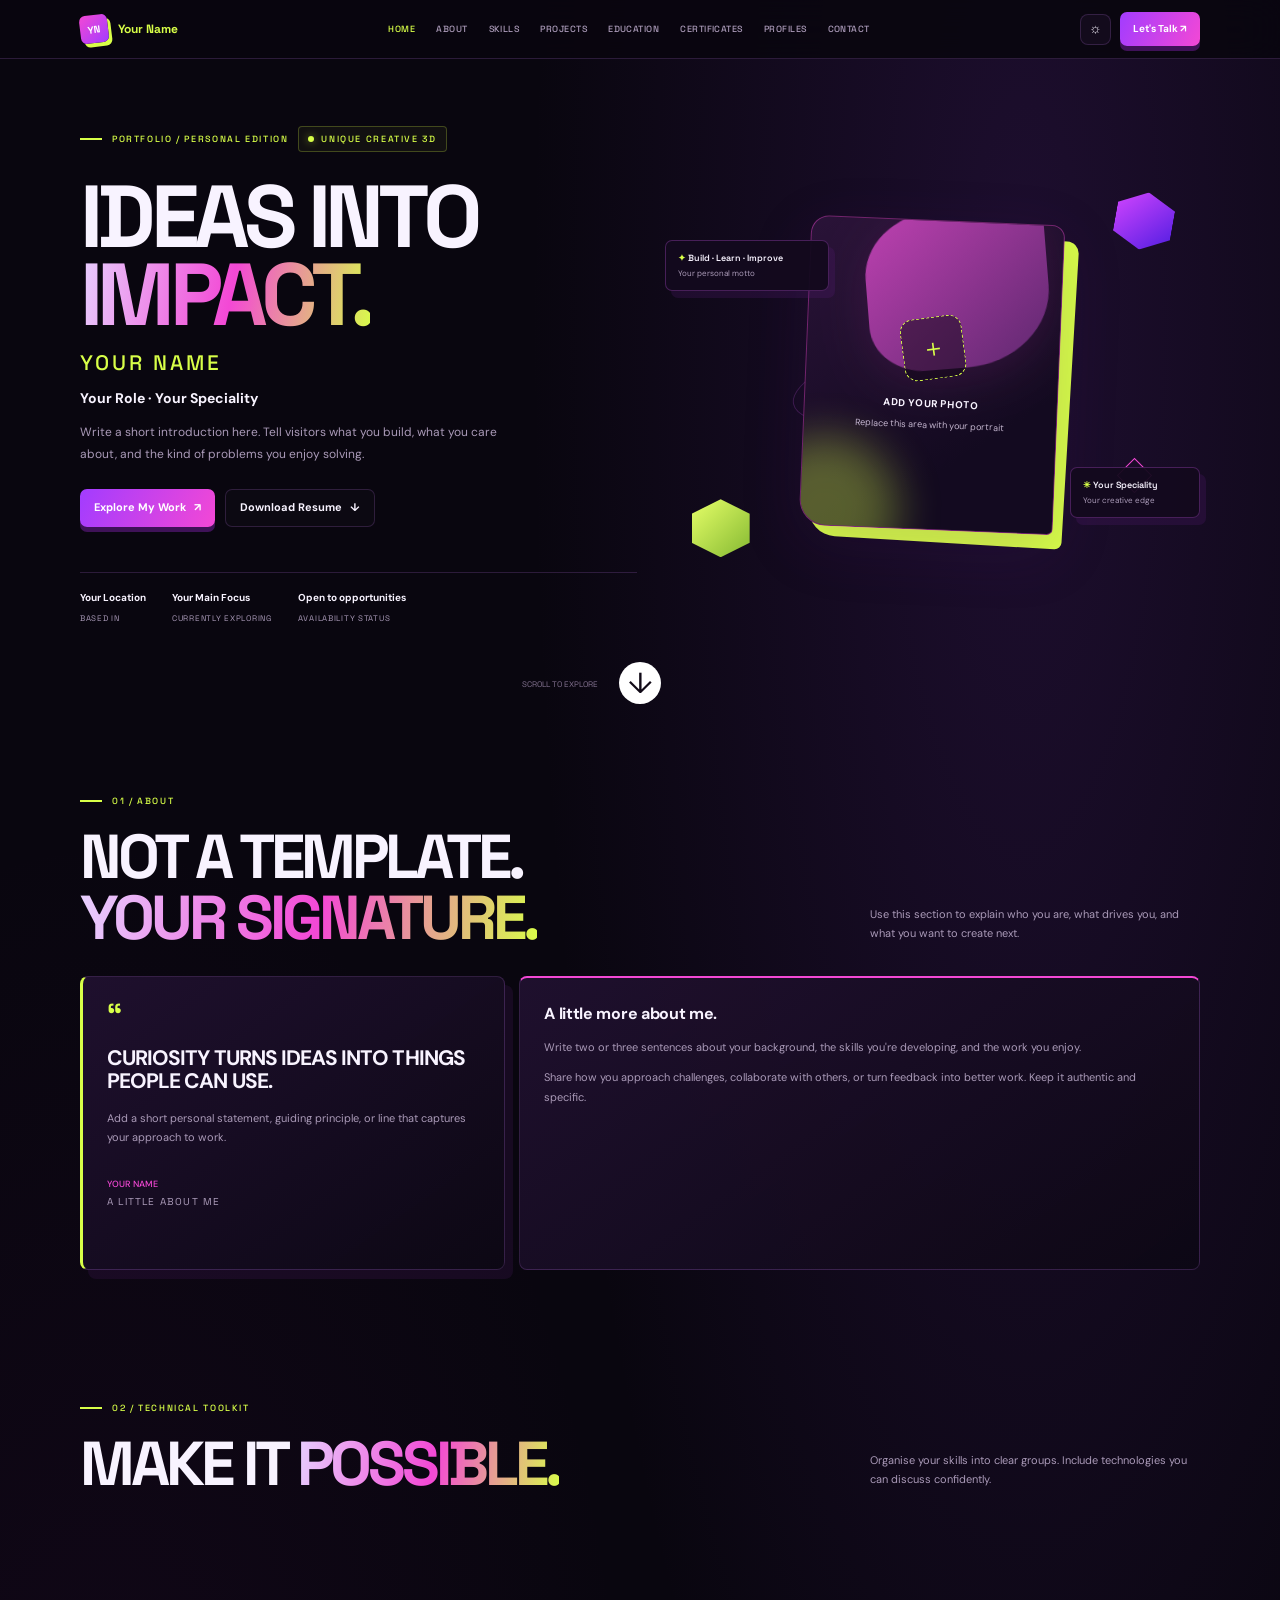
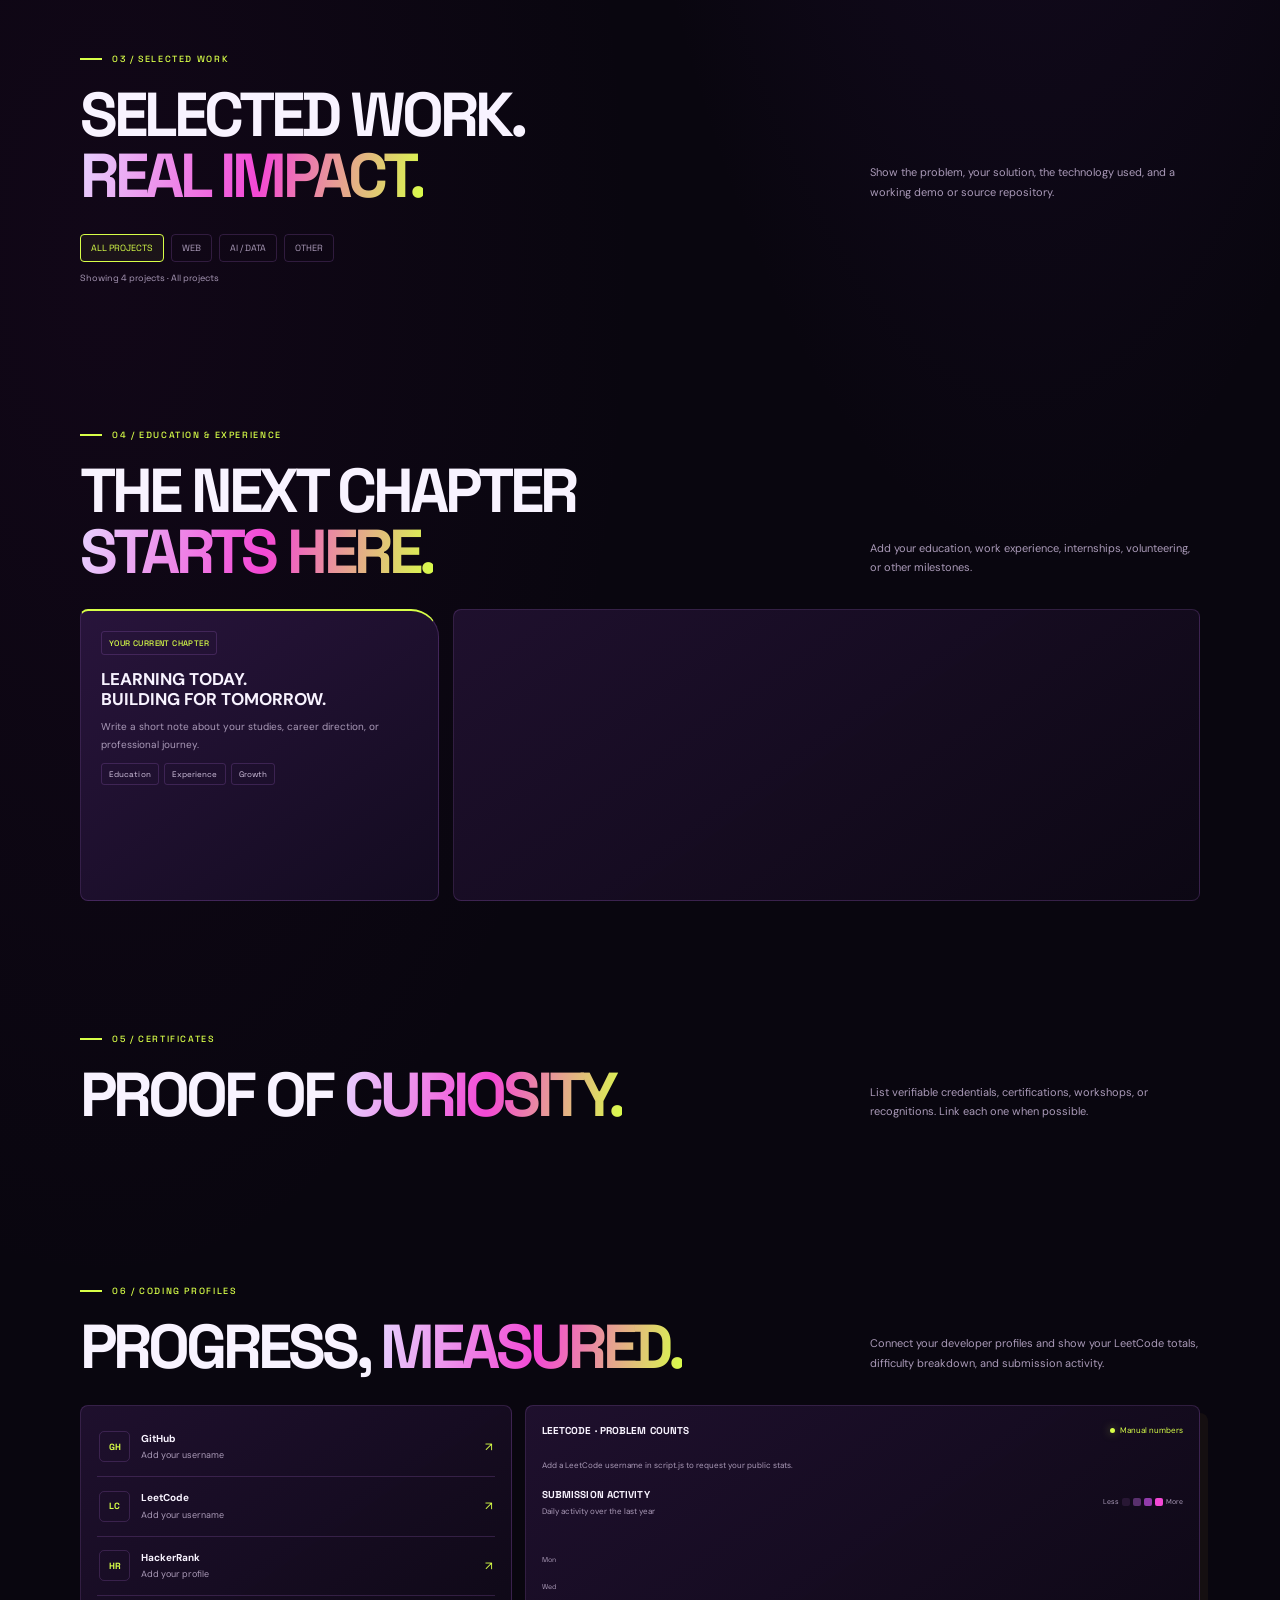
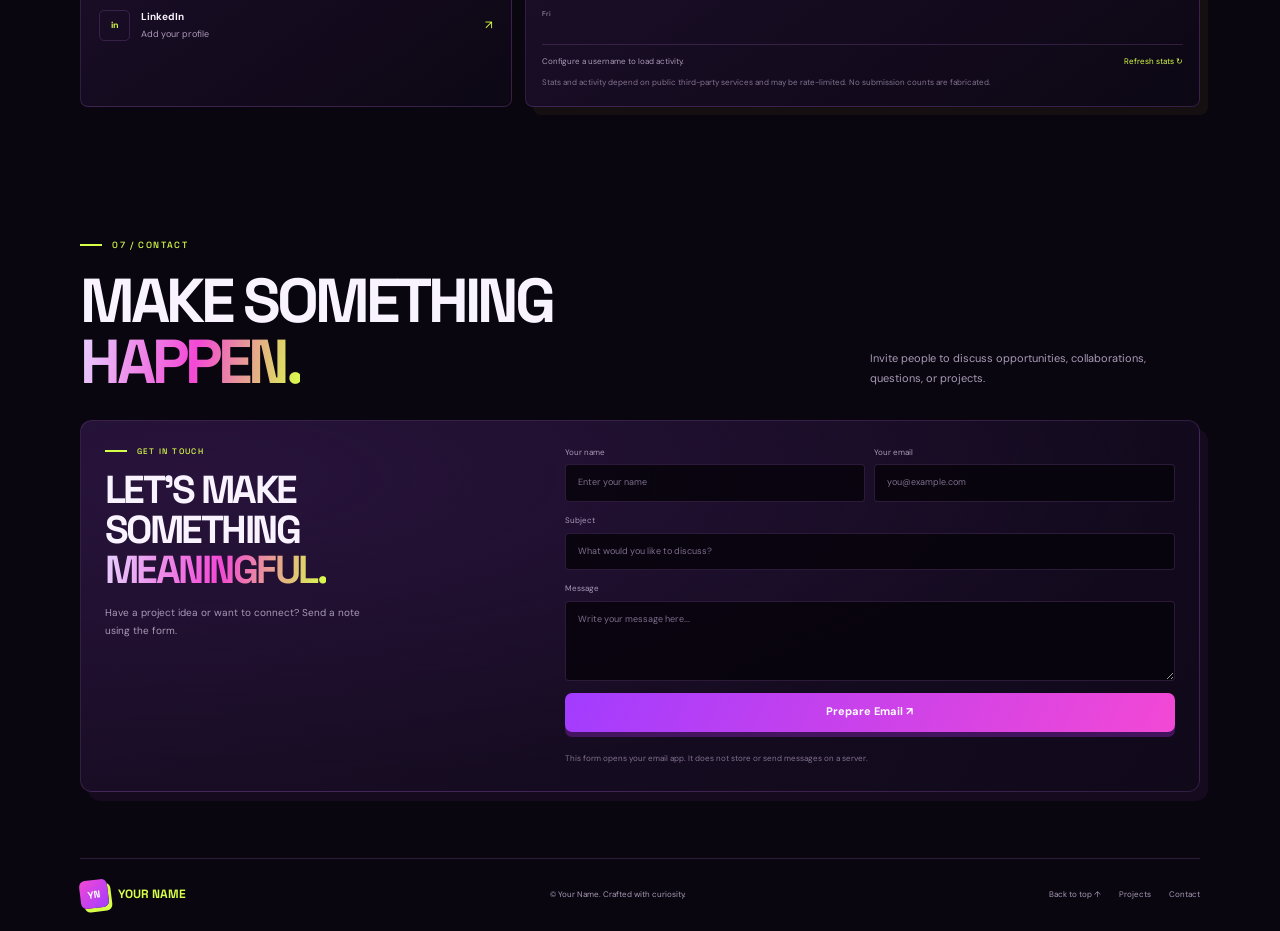
==== commit 287bb027: "Rebuild Ideas Into Impact 3D to match reference design" ====
--- a/sample portfolio2/index.html
+++ b/sample portfolio2/index.html
@@ -1,67 +1,186 @@
-<!DOCTYPE html>
+<!doctype html>
 <html lang="en">
 <head>
-  <meta charset="UTF-8">
+  <meta charset="utf-8">
   <meta name="viewport" content="width=device-width, initial-scale=1">
   <meta name="theme-color" content="#09060f">
-  <meta name="description" content="A creative developer portfolio featuring projects, skills, certificates, LeetCode statistics and a submission activity heatmap.">
-  <meta property="og:title" content="Your Name — Ideas Into Impact">
-  <meta property="og:description" content="A personal portfolio for projects, coding progress and creative work.">
-  <title>Your Name — Ideas Into Impact | Portfolio</title>
+  <meta name="description" content="Ideas Into Impact 3D — a bold, personal portfolio template for showcasing your story, skills, projects, education, certificates and coding progress.">
+  <meta property="og:title" content="Ideas Into Impact 3D | Personal Portfolio">
+  <meta property="og:description" content="A creative portfolio template for developers, makers and curious minds.">
+  <title>Ideas Into Impact 3D — Your Name</title>
   <link rel="preconnect" href="https://fonts.googleapis.com">
   <link rel="preconnect" href="https://fonts.gstatic.com" crossorigin>
-  <link href="https://fonts.googleapis.com/css2?family=DM+Sans:wght@400;500;600;700&family=Space+Grotesk:wght@400;500;600;700&display=swap" rel="stylesheet">
+  <link href="https://fonts.googleapis.com/css2?family=DM+Sans:wght@400;500;600;700;800&family=Space+Grotesk:wght@400;500;600;700&display=swap" rel="stylesheet">
   <link rel="stylesheet" href="style.css">
   <script src="script.js" defer></script>
 </head>
 <body>
   <header class="topbar">
-    <a class="brand" href="#home" aria-label="Back to home"><span class="brand-mark">YN</span><span id="brandName">YOUR NAME</span></a>
-    <button class="menu-toggle" id="menuToggle" aria-label="Toggle navigation" aria-expanded="false">☰</button>
+    <a class="brand" href="#home" aria-label="Your Name — home">
+      <span class="brand-mark" aria-hidden="true">YN</span><span id="brandName">Your Name</span>
+    </a>
     <nav id="nav" aria-label="Main navigation">
-      <a href="#home">Home</a><a href="#about">About</a><a href="#skills">Skills</a><a href="#projects">Projects</a><a href="#education">Education</a><a href="#certificates">Certificates</a><a href="#leetcode">Profiles</a><a class="nav-cta" href="#contact">Let's talk ↗</a>
+      <a class="active" href="#home">Home</a><a href="#about">About</a><a href="#skills">Skills</a>
+      <a href="#projects">Projects</a><a href="#education">Education</a><a href="#certificates">Certificates</a>
+      <a href="#profiles">Profiles</a><a href="#contact">Contact</a>
     </nav>
+    <div class="header-actions">
+      <button class="theme-toggle" id="themeToggle" type="button" aria-label="Switch colour theme" title="Switch colour theme">☼</button>
+      <a class="button button-primary header-cta" href="#contact">Let's Talk ↗</a>
+      <button class="menu-toggle" id="menuToggle" type="button" aria-label="Open navigation menu" aria-expanded="false">☰</button>
+    </div>
   </header>
+
   <main>
     <section class="hero section-wrap" id="home">
       <div class="hero-copy">
-        <div class="eyebrow"><span class="eyebrow-line"></span> PORTFOLIO / PERSONAL EDITION <span class="pill"><i></i> UNIQUE CREATIVE 3D</span></div>
+        <div class="eyebrow"><span class="eyebrow-line"></span><span>PORTFOLIO / PERSONAL EDITION</span><span class="pill"><i></i> UNIQUE CREATIVE 3D</span></div>
         <h1>IDEAS INTO<br><span class="gradient-text">IMPACT.</span></h1>
-        <p class="hero-name" id="heroNameSmall">YOUR NAME</p>
+        <p class="hero-name" id="heroName">YOUR NAME</p>
         <h2 class="hero-role" id="heroRole">Your Role · Your Speciality</h2>
-        <p class="hero-description" id="heroBio">I build thoughtful digital experiences, solve real problems, and turn curious ideas into useful projects.</p>
-        <div class="hero-actions"><a class="button button-primary" href="#projects">Explore My Work ↗</a><a class="button button-quiet" id="resumeLink" href="#contact">Download Resume ↓</a></div>
-        <div class="hero-socials" id="socialLinks"></div>
-        <div class="hero-facts"><div><b id="heroLocation">Your Location</b><span>BASED IN</span></div><div><b id="heroFocus">Your Main Focus</b><span>CURRENTLY EXPLORING</span></div><div><b id="heroStatus">Open to opportunities</b><span>AVAILABILITY STATUS</span></div></div>
+        <p class="hero-description" id="heroBio">Write a short introduction here. Tell visitors what you build, what you care about, and the kind of problems you enjoy solving.</p>
+        <div class="hero-actions">
+          <a class="button button-primary" href="#projects">Explore My Work <span aria-hidden="true">↗</span></a>
+          <a class="button button-outline" id="resumeLink" href="#contact">Download Resume <span aria-hidden="true">↓</span></a>
+        </div>
+        <div class="hero-socials" id="heroSocials" aria-label="Social profiles"></div>
+        <div class="hero-facts">
+          <div><b id="heroLocation">Your Location</b><span>BASED IN</span></div>
+          <div><b id="heroFocus">Your Main Focus</b><span>CURRENTLY EXPLORING</span></div>
+          <div><b id="heroStatus">Open to opportunities</b><span>AVAILABILITY STATUS</span></div>
+        </div>
       </div>
-      <div class="hero-visual" aria-label="Decorative portrait placeholder">
-        <div class="orb orb-one"></div><div class="orb orb-two"></div><div class="orb orb-three"></div>
-        <div class="floating-note"><b>✦ &nbsp; Build · Learn · Improve</b><span>Your personal motto</span></div>
-        <div class="portrait-frame"><div class="portrait-glow"></div><div class="portrait-placeholder"><span class="portrait-plus">＋</span><b>ADD YOUR PHOTO</b><small>Replace this area with your portrait</small></div></div>
-        <div class="floating-note note-bottom"><b>✳ &nbsp; Create with purpose</b><span>One project at a time</span></div>
+
+      <div class="hero-visual" aria-label="3D portrait card illustration">
+        <div class="orbit orbit-a"></div><div class="orbit orbit-b"></div>
+        <span class="shape shape-hex shape-purple" aria-hidden="true"></span>
+        <span class="shape shape-hex shape-lime" aria-hidden="true"></span>
+        <span class="shape shape-small" aria-hidden="true"></span>
+        <div class="floating-note note-top"><b><span>✦</span> Build · Learn · Improve</b><small>Your personal motto</small></div>
+        <div class="portrait-stack">
+          <div class="portrait-back"></div>
+          <div class="portrait-card">
+            <div class="portrait-art" aria-hidden="true"><span class="portrait-pink"></span><span class="portrait-lime"></span></div>
+            <div class="portrait-content">
+              <div class="portrait-plus">＋</div>
+              <b>ADD YOUR PHOTO</b><small>Replace this area with your portrait</small>
+            </div>
+          </div>
+        </div>
+        <div class="floating-note note-bottom"><b><span>✳</span> Your Speciality</b><small>Your creative edge</small></div>
       </div>
-      <a class="scroll-hint" href="#about" aria-label="Scroll to about section">↓</a>
+      <a class="scroll-hint" href="#about" aria-label="Scroll to the About section">↓</a>
+      <span class="scroll-caption">SCROLL TO EXPLORE</span>
     </section>
 
-    <section class="section-wrap" id="about"><div class="section-label">01 / ABOUT</div><div class="section-heading split-heading"><h2>NOT A TEMPLATE.<br><span class="gradient-text">YOUR SIGNATURE.</span></h2><p>Share who you are, what drives you, and what you want to create next.</p></div>
-      <div class="about-grid"><article class="quote-card"><span class="quote-mark">“</span><h3 id="manifesto">CURIOSITY TURNS IDEAS INTO THINGS PEOPLE CAN USE.</h3><p id="aboutQuote">A personal principle that guides how I approach problems, collaboration and learning.</p><div class="signature"><b id="signatureName">YOUR NAME</b><span>A LITTLE ABOUT ME</span></div></article><article class="about-card"><h3>A little more about me.</h3><p id="aboutText">I enjoy learning how things work, making useful projects, and improving through consistent practice.</p><p id="aboutExtra">Add your background, the skills you're developing, and the work you enjoy.</p><div class="fact-grid" id="aboutFacts"></div></article></div>
+    <section class="section-wrap" id="about">
+      <div class="section-label">01 / ABOUT</div>
+      <div class="section-heading split-heading"><h2>NOT A TEMPLATE.<br><span class="gradient-text">YOUR SIGNATURE.</span></h2><p>Use this section to explain who you are, what drives you, and what you want to create next.</p></div>
+      <div class="about-grid">
+        <article class="quote-card">
+          <span class="quote-mark">“</span>
+          <h3 id="manifesto">CURIOSITY TURNS IDEAS INTO THINGS PEOPLE CAN USE.</h3>
+          <p id="aboutQuote">Add a short personal statement, guiding principle, or line that captures your approach to work.</p>
+          <div class="signature"><b id="signatureName">YOUR NAME</b><span>A LITTLE ABOUT ME</span></div>
+        </article>
+        <article class="about-card">
+          <h3>A little more about me.</h3>
+          <p id="aboutText">Write two or three sentences about your background, the skills you're developing, and the work you enjoy.</p>
+          <p id="aboutExtra">Share how you approach challenges, collaborate with others, or turn feedback into better work. Keep it authentic and specific.</p>
+          <div class="fact-grid" id="aboutFacts"></div>
+        </article>
+      </div>
     </section>
 
-    <section class="section-wrap" id="skills"><div class="section-label">02 / TECHNICAL TOOLKIT</div><div class="section-heading split-heading"><h2>MAKE IT <span class="gradient-text">POSSIBLE.</span></h2><p>Organise your skills into clear groups. Include technologies you can discuss confidently.</p></div><div class="skills-grid" id="skillsGrid"></div></section>
-
-    <section class="section-wrap" id="projects"><div class="section-label">03 / SELECTED WORK</div><div class="section-heading split-heading"><h2>SELECTED WORK.<br><span class="gradient-text">REAL IMPACT.</span></h2><p>Show the problem, your solution, the technology used, and a working demo or source repository.</p></div><div class="project-filters" id="projectFilters"><button class="filter active" data-filter="all">All projects</button><button class="filter" data-filter="web">Web</button><button class="filter" data-filter="ai">AI / Data</button><button class="filter" data-filter="other">Other</button></div><p class="project-count" id="projectCount"></p><div class="projects-grid" id="projectsGrid"></div></section>
-
-    <section class="section-wrap" id="education"><div class="section-label">04 / EDUCATION & EXPERIENCE</div><div class="section-heading split-heading"><h2>THE NEXT CHAPTER<br><span class="gradient-text">STARTS HERE.</span></h2><p>Add education, work experience, internships, volunteering, or other milestones.</p></div><div class="education-grid"><article class="education-intro"><span class="mini-label">YOUR CURRENT CHAPTER</span><h3>LEARNING TODAY.<br>BUILDING FOR TOMORROW.</h3><p id="educationIntro">Write a short note about your studies, career direction, or professional journey.</p><div class="skill-tags"><span>Education</span><span>Experience</span><span>Growth</span></div></article><div class="timeline" id="timeline"></div></div></section>
-
-    <section class="section-wrap" id="certificates"><div class="section-label">05 / CERTIFICATES</div><div class="section-heading split-heading"><h2>PROOF OF <span class="gradient-text">CURIOSITY.</span></h2><p>List verifiable credentials, certifications, workshops, or recognitions. Link each one when possible.</p></div><div class="certificates-grid" id="certificatesGrid"></div></section>
-
-    <section class="section-wrap leetcode-section" id="leetcode"><div class="section-label">06 / CODING PROFILES</div><div class="section-heading split-heading"><h2>PROGRESS, <span class="gradient-text">MEASURED.</span></h2><p>Connect your developer profiles and track LeetCode totals plus a contribution-style activity heatmap.</p></div>
-      <div class="coding-layout"><article class="profile-card"><a class="profile-row" id="githubLink" href="https://github.com/" target="_blank" rel="noreferrer"><span class="profile-icon">GH</span><span><b>GitHub</b><small id="githubHandle">Add your username</small></span><i>↗</i></a><a class="profile-row" id="lcProfileLink" href="https://leetcode.com/" target="_blank" rel="noreferrer"><span class="profile-icon">LC</span><span><b>LeetCode</b><small id="lcUsername">@yourusername</small></span><i>↗</i></a><a class="profile-row" id="linkedinLink" href="https://linkedin.com/" target="_blank" rel="noreferrer"><span class="profile-icon">in</span><span><b>LinkedIn</b><small id="linkedinHandle">Add your profile</small></span><i>↗</i></a></article>
-        <article class="stats-card"><div class="stats-heading"><h3>LEETCODE · PROBLEM COUNTS</h3><span class="live-label"><i></i><span id="lcUpdated">Waiting for username</span></span></div><div class="lc-stats" id="lcStats"></div><div class="heatmap-heading"><div><h3>SUBMISSION ACTIVITY</h3><p id="heatmapSummary">Daily activity over the last year</p></div><span class="heatmap-legend">Less <i></i><i></i><i></i><i></i> More</span></div><div class="heatmap-scroll"><div class="heatmap-months" id="heatmapMonths"></div><div class="heatmap-body"><div class="heatmap-days"><span>Mon</span><span>Wed</span><span>Fri</span></div><div class="heatmap-grid" id="heatmapGrid" aria-label="LeetCode submission activity heatmap"></div></div></div><div class="lc-footer"><span id="heatmapStatus">Configure a LeetCode username to load activity.</span><button class="text-button" id="refreshLc">Refresh stats ↻</button></div><p class="fine-print">Activity is supplied by a public third-party endpoint and may be unavailable or rate-limited. The grid will not invent submission counts.</p></article></div>
+    <section class="section-wrap" id="skills">
+      <div class="section-label">02 / TECHNICAL TOOLKIT</div>
+      <div class="section-heading split-heading"><h2>MAKE IT <span class="gradient-text">POSSIBLE.</span></h2><p>Organise your skills into clear groups. Include technologies you can discuss confidently.</p></div>
+      <div class="skills-grid" id="skillsGrid"></div>
     </section>
 
-    <section class="section-wrap contact-section" id="contact"><div class="section-label">07 / CONTACT</div><div class="section-heading split-heading"><h2>MAKE SOMETHING<br><span class="gradient-text">HAPPEN.</span></h2><p>Invite people to discuss opportunities, collaborations, questions, or projects.</p></div><div class="contact-panel"><div><span class="section-label">GET IN TOUCH</span><h3>LET'S MAKE<br>SOMETHING<br><span class="gradient-text">MEANINGFUL.</span></h3><p id="contactText">Have a project idea or want to connect? Send a note using the form.</p><div class="contact-details" id="contactDetails"></div></div><form id="contactForm"><div class="form-row"><label>Your name<input name="name" required placeholder="Enter your name"></label><label>Your email<input name="email" type="email" required placeholder="you@example.com"></label></div><label>Subject<input name="subject" required placeholder="What would you like to discuss?"></label><label>Message<textarea name="message" rows="4" required placeholder="Write your message here..."></textarea></label><button class="button button-primary submit-button" type="submit">Prepare Email ↗</button><p class="fine-print">This form opens your email app. It does not store or send messages on a server.</p></form></div></section>
+    <section class="section-wrap" id="projects">
+      <div class="section-label">03 / SELECTED WORK</div>
+      <div class="section-heading split-heading"><h2>SELECTED WORK.<br><span class="gradient-text">REAL IMPACT.</span></h2><p>Show the problem, your solution, the technology used, and a working demo or source repository.</p></div>
+      <div class="project-filters" id="projectFilters" aria-label="Filter projects">
+        <button class="filter active" type="button" data-filter="all" aria-pressed="true">All projects</button>
+        <button class="filter" type="button" data-filter="web" aria-pressed="false">Web</button>
+        <button class="filter" type="button" data-filter="ai" aria-pressed="false">AI / Data</button>
+        <button class="filter" type="button" data-filter="other" aria-pressed="false">Other</button>
+      </div>
+      <p class="project-count" id="projectCount" aria-live="polite">Showing 4 projects · All projects</p>
+      <div class="projects-grid" id="projectsGrid"></div>
+    </section>
+
+    <section class="section-wrap" id="education">
+      <div class="section-label">04 / EDUCATION &amp; EXPERIENCE</div>
+      <div class="section-heading split-heading"><h2>THE NEXT CHAPTER<br><span class="gradient-text">STARTS HERE.</span></h2><p>Add your education, work experience, internships, volunteering, or other milestones.</p></div>
+      <div class="education-grid">
+        <article class="education-intro">
+          <span class="mini-label">YOUR CURRENT CHAPTER</span>
+          <h3>LEARNING TODAY.<br>BUILDING FOR TOMORROW.</h3>
+          <p id="educationIntro">Write a short note about your studies, career direction, or professional journey.</p>
+          <div class="skill-tags"><span>Education</span><span>Experience</span><span>Growth</span></div>
+        </article>
+        <div class="timeline" id="timeline"></div>
+      </div>
+    </section>
+
+    <section class="section-wrap" id="certificates">
+      <div class="section-label">05 / CERTIFICATES</div>
+      <div class="section-heading split-heading"><h2>PROOF OF <span class="gradient-text">CURIOSITY.</span></h2><p>List verifiable credentials, certifications, workshops, or recognitions. Link each one when possible.</p></div>
+      <div class="certificates-grid" id="certificatesGrid"></div>
+    </section>
+
+    <section class="section-wrap" id="profiles">
+      <div class="section-label">06 / CODING PROFILES</div>
+      <div class="section-heading split-heading"><h2>PROGRESS, <span class="gradient-text">MEASURED.</span></h2><p>Connect your developer profiles and show your LeetCode totals, difficulty breakdown, and submission activity.</p></div>
+      <div class="coding-layout">
+        <article class="profile-card">
+          <a class="profile-row" id="githubLink" href="https://github.com/" target="_blank" rel="noopener noreferrer"><span class="profile-icon">GH</span><span class="profile-copy"><b>GitHub</b><small id="githubHandle">Add your username</small></span><span class="profile-arrow">↗</span></a>
+          <a class="profile-row" id="leetcodeLink" href="https://leetcode.com/" target="_blank" rel="noopener noreferrer"><span class="profile-icon">LC</span><span class="profile-copy"><b>LeetCode</b><small id="leetcodeHandle">Add your username</small></span><span class="profile-arrow">↗</span></a>
+          <a class="profile-row" id="hackerrankLink" href="https://www.hackerrank.com/" target="_blank" rel="noopener noreferrer"><span class="profile-icon">HR</span><span class="profile-copy"><b>HackerRank</b><small id="hackerrankHandle">Add your profile</small></span><span class="profile-arrow">↗</span></a>
+          <a class="profile-row" id="linkedinLink" href="https://www.linkedin.com/" target="_blank" rel="noopener noreferrer"><span class="profile-icon">in</span><span class="profile-copy"><b>LinkedIn</b><small id="linkedinHandle">Add your profile</small></span><span class="profile-arrow">↗</span></a>
+        </article>
+        <article class="stats-card">
+          <div class="stats-heading"><h3>LEETCODE · PROBLEM COUNTS</h3><span class="live-label"><i></i><span id="lcStatus">Manual numbers</span></span></div>
+          <div class="lc-stats" id="lcStats"></div>
+          <p class="stats-note" id="statsNote">Add a LeetCode username in script.js to request your public stats.</p>
+          <div class="heatmap-heading"><div><h3>SUBMISSION ACTIVITY</h3><p id="heatmapSummary">Daily activity over the last year</p></div><span class="heatmap-legend"><span>Less</span><i></i><i></i><i></i><i></i><span>More</span></span></div>
+          <div class="heatmap-scroll" aria-label="LeetCode submissions over the past year">
+            <div class="heatmap-months" id="heatmapMonths"></div>
+            <div class="heatmap-body"><div class="heatmap-days"><span>Mon</span><span>Wed</span><span>Fri</span></div><div class="heatmap-grid" id="heatmapGrid"></div></div>
+          </div>
+          <div class="lc-footer"><span id="heatmapStatus">Configure a username to load activity.</span><button class="text-button" type="button" id="refreshLc">Refresh stats ↻</button></div>
+          <p class="fine-print">Stats and activity depend on public third-party services and may be rate-limited. No submission counts are fabricated.</p>
+        </article>
+      </div>
+    </section>
+
+    <section class="section-wrap" id="contact">
+      <div class="section-label">07 / CONTACT</div>
+      <div class="section-heading split-heading"><h2>MAKE SOMETHING<br><span class="gradient-text">HAPPEN.</span></h2><p>Invite people to discuss opportunities, collaborations, questions, or projects.</p></div>
+      <div class="contact-panel">
+        <div class="contact-copy">
+          <div class="section-label">GET IN TOUCH</div>
+          <h3>LET'S MAKE<br>SOMETHING<br><span class="gradient-text">MEANINGFUL.</span></h3>
+          <p id="contactText">Have a project idea or want to connect? Send a note using the form.</p>
+          <div class="contact-details" id="contactDetails"></div>
+        </div>
+        <form id="contactForm">
+          <div class="form-row"><label>Your name<input name="name" autocomplete="name" required placeholder="Enter your name"></label><label>Your email<input name="email" type="email" autocomplete="email" required placeholder="you@example.com"></label></div>
+          <label>Subject<input name="subject" required placeholder="What would you like to discuss?"></label>
+          <label>Message<textarea name="message" rows="4" required placeholder="Write your message here..."></textarea></label>
+          <button class="button button-primary submit-button" type="submit">Prepare Email ↗</button>
+          <p class="fine-print">This form opens your email app. It does not store or send messages on a server.</p>
+        </form>
+      </div>
+    </section>
   </main>
-  <footer class="footer section-wrap"><a class="brand" href="#home"><span class="brand-mark">YN</span><span id="footerName">YOUR NAME</span></a><span>© <span id="copyrightYear"></span> · Crafted with curiosity.</span><div><a href="#home">Back to top ↑</a><a href="#projects">Projects</a><a href="#contact">Contact</a></div></footer>
+
+  <footer class="footer section-wrap">
+    <a class="brand" href="#home"><span class="brand-mark" aria-hidden="true">YN</span><span id="footerName">YOUR NAME</span></a>
+    <span>© <span id="copyrightYear"></span> Your Name. Crafted with curiosity.</span>
+    <div class="footer-links"><a href="#home">Back to top ↑</a><a href="#projects">Projects</a><a href="#contact">Contact</a></div>
+  </footer>
 </body>
 </html>
--- a/sample portfolio2/style.css
+++ b/sample portfolio2/style.css
@@ -1,11 +1,326 @@
-:root{--bg:#09060f;--panel:#120b1b;--panel2:#1b1028;--text:#f8f3ff;--muted:#a99bb8;--lime:#d8ff48;--pink:#f348d5;--purple:#a23cff;--line:rgba(203,126,255,.2);--display:'Space Grotesk',sans-serif;--body:'DM Sans',sans-serif;--max:1180px}
-*{box-sizing:border-box}html{scroll-behavior:smooth;scroll-padding-top:95px}body{margin:0;background:radial-gradient(ellipse at 80% 10%,#241039 0,transparent 36%),radial-gradient(ellipse at 0 48%,#180b23 0,transparent 34%),var(--bg);color:var(--text);font-family:var(--body);line-height:1.55;overflow-x:hidden}body:before{content:"";position:fixed;inset:0;pointer-events:none;opacity:.12;background-image:linear-gradient(rgba(255,255,255,.025) 1px,transparent 1px),linear-gradient(90deg,rgba(255,255,255,.025) 1px,transparent 1px);background-size:42px 42px;mask-image:linear-gradient(to bottom,black,transparent 85%);z-index:-1}a{color:inherit;text-decoration:none}button,input,textarea{font:inherit}.section-wrap{width:min(var(--max),calc(100% - 56px));margin:0 auto;padding:86px 0}.topbar{height:76px;display:flex;align-items:center;justify-content:space-between;gap:25px;padding:0 max(28px,calc((100vw - var(--max))/2));border-bottom:1px solid var(--line);position:sticky;top:0;background:rgba(9,6,15,.88);backdrop-filter:blur(20px);z-index:20}.brand{display:flex;align-items:center;gap:11px;font:700 13px var(--display);color:var(--lime);white-space:nowrap}.brand-mark{display:grid;place-items:center;width:34px;height:34px;border-radius:9px;background:linear-gradient(135deg,var(--pink),var(--purple));color:#fff;box-shadow:3px 4px 0 var(--lime);transform:rotate(-7deg);font-size:12px}nav{display:flex;align-items:center;gap:clamp(10px,1.7vw,24px);font:500 10px var(--display);text-transform:uppercase;letter-spacing:.08em;color:#c7bbd2}nav a{transition:color .2s}nav a:hover,nav a:focus-visible{color:var(--lime)}.nav-cta{padding:11px 15px;border-radius:8px;background:linear-gradient(115deg,var(--purple),var(--pink));color:white;letter-spacing:0;text-transform:none;font-size:12px;box-shadow:0 5px 0 #39164f}.menu-toggle{display:none;background:var(--panel);border:1px solid var(--line);color:white;border-radius:10px;padding:8px 12px}
-.hero{min-height:650px;display:grid;grid-template-columns:1.05fr .95fr;align-items:center;gap:35px;position:relative;padding-top:70px;padding-bottom:115px}.hero-copy{position:relative;z-index:2}.eyebrow,.section-label,.mini-label{font:500 10px var(--display);letter-spacing:.2em;color:var(--lime);text-transform:uppercase}.eyebrow{display:flex;align-items:center;gap:12px;flex-wrap:wrap;margin-bottom:28px}.eyebrow-line{width:22px;height:2px;background:var(--lime)}.pill{display:inline-flex;align-items:center;gap:8px;padding:7px 11px;border:1px solid rgba(216,255,72,.24);border-radius:5px;background:rgba(216,255,72,.045)}.pill i,.live-label i{width:6px;height:6px;border-radius:50%;background:var(--lime);box-shadow:0 0 12px var(--lime)}h1,h2,h3,p{margin-top:0}h1,h2{font-family:var(--display);letter-spacing:-.065em;line-height:.98}h1{font-size:clamp(56px,7.3vw,92px);margin-bottom:8px;font-weight:700}h2{font-size:clamp(38px,5.4vw,62px);margin-bottom:0}h3{font-family:var(--display);letter-spacing:-.035em}.gradient-text{background:linear-gradient(100deg,#e9cfff 0%,var(--pink) 52%,var(--lime) 100%);-webkit-background-clip:text;background-clip:text;color:transparent}.hero-name{font:500 22px var(--display);letter-spacing:.14em;color:var(--lime);margin:8px 0 12px}.hero-role{font:700 17px var(--body);letter-spacing:0;line-height:1.3;margin:0 0 14px}.hero-description{max-width:520px;color:var(--muted);font-size:14px;line-height:1.85;margin-bottom:24px}.hero-actions{display:flex;gap:12px;flex-wrap:wrap}.button{display:inline-flex;align-items:center;justify-content:center;gap:10px;padding:14px 18px;border-radius:8px;font-size:12px;font-weight:700;border:1px solid var(--line);transition:transform .2s,box-shadow .2s;cursor:pointer}.button:hover{transform:translateY(-2px)}.button-primary{background:linear-gradient(110deg,var(--purple),var(--pink));border:0;color:white;box-shadow:0 6px 0 #35124c}.button-quiet{background:rgba(255,255,255,.02)}.hero-socials{display:flex;gap:8px;margin-top:22px;flex-wrap:wrap}.hero-socials a{min-width:36px;text-align:center;padding:8px 10px;border:1px solid var(--line);border-radius:6px;font:600 11px var(--display);color:#d7cde2}.hero-socials a:hover{border-color:var(--lime);color:var(--lime)}.hero-facts{display:flex;gap:30px;border-top:1px solid var(--line);padding-top:19px;margin-top:26px;flex-wrap:wrap}.hero-facts div{display:grid;gap:6px}.hero-facts b{font-size:11px}.hero-facts span{font:9px var(--display);letter-spacing:.08em;color:var(--muted);text-transform:uppercase}.hero-visual{min-height:430px;display:grid;place-items:center;position:relative;isolation:isolate}.portrait-frame{width:min(320px,72%);height:370px;border:1px solid rgba(244,72,213,.4);border-radius:20px 20px 7px 20px;background:linear-gradient(145deg,#2a1238,#100a1c 68%);transform:rotate(2.5deg);box-shadow:12px 13px 0 var(--lime),0 0 75px rgba(163,60,255,.16);position:relative;overflow:hidden}.portrait-frame:before{content:"";position:absolute;width:260px;height:250px;right:-70px;top:-90px;border-radius:35%;background:linear-gradient(140deg,var(--pink),var(--purple));filter:blur(1px);opacity:.8}.portrait-glow{position:absolute;bottom:-30px;left:-40px;width:180px;height:180px;background:var(--lime);border-radius:50%;filter:blur(55px);opacity:.22}.portrait-placeholder{position:absolute;inset:0;display:flex;align-items:center;justify-content:center;flex-direction:column;gap:9px;text-align:center;padding:24px}.portrait-plus{display:grid;place-items:center;width:62px;height:62px;border:1px dashed var(--lime);border-radius:14px;color:var(--lime);font-size:27px;transform:rotate(-8deg);margin-bottom:10px}.portrait-placeholder b{font-size:12px;letter-spacing:.08em}.portrait-placeholder small{font-size:10px;color:var(--muted)}.orb{position:absolute;z-index:-1;clip-path:polygon(50% 0,100% 25%,100% 75%,50% 100%,0 75%,0 25%)}.orb-one{width:72px;height:72px;right:5%;top:8%;background:linear-gradient(135deg,var(--pink),#5421ed);transform:rotate(15deg)}.orb-two{width:55px;height:55px;left:5%;bottom:9%;background:linear-gradient(135deg,var(--lime),#8ebc38)}.orb-three{width:240px;height:75px;border:1px solid #793a8f;clip-path:none;border-radius:50%;transform:rotate(-9deg)}.floating-note{position:absolute;left:0;top:21%;z-index:3;padding:13px 15px;border:1px solid var(--line);border-radius:8px;background:rgba(22,11,32,.92);box-shadow:7px 8px 0 rgba(87,29,113,.3);font-size:10px}.floating-note b,.floating-note span{display:block}.floating-note span{color:var(--muted);margin-top:4px}.note-bottom{left:auto;right:0;top:auto;bottom:17%}.scroll-hint{position:absolute;bottom:22px;left:50%;transform:translateX(-50%);display:grid;place-items:center;width:43px;height:43px;border-radius:50%;background:#fff;color:#100916;font-size:28px}
-.section-label{display:flex;align-items:center;gap:12px;margin-bottom:22px}.section-label:before{content:"";height:2px;width:23px;background:var(--lime)}.section-heading{margin-bottom:28px}.split-heading{display:grid;grid-template-columns:1fr minmax(240px,.55fr);gap:40px;align-items:end}.split-heading>p{color:var(--muted);font-size:12px;max-width:360px;justify-self:end;margin-bottom:5px}.about-grid{display:grid;grid-template-columns:.8fr 1.2fr;gap:16px}.quote-card,.about-card,.skill-card,.project-card,.education-intro,.timeline,.certificate-card,.profile-card,.stats-card,.contact-panel{background:linear-gradient(145deg,rgba(32,17,46,.92),rgba(13,8,21,.94));border:1px solid var(--line);border-radius:10px;position:relative}.quote-card{padding:28px 25px;min-height:275px;border-left:3px solid var(--lime);box-shadow:8px 9px 0 rgba(99,37,125,.16)}.quote-mark{font:700 34px var(--display);color:var(--lime)}.quote-card h3{font-size:22px;line-height:1.08;margin:15px 0}.quote-card p,.about-card p{font-size:12px;color:var(--muted);line-height:1.8}.signature{display:grid;gap:3px;margin-top:35px;font-size:10px}.signature b{color:var(--pink)}.signature span{font:10px var(--display);letter-spacing:.13em;color:var(--muted)}.about-card{padding:28px 25px;border-top:2px solid var(--pink)}.about-card h3{font-size:18px;margin-bottom:13px}.fact-grid{display:grid;grid-template-columns:repeat(2,1fr);gap:9px;margin-top:18px}.fact-grid span,.skill-tags span{border:1px solid var(--line);border-radius:5px;padding:9px 11px;font-size:10px;color:#d7cde2}.fact-grid span:before{content:"✳";color:var(--lime);margin-right:9px}
-.skills-grid{display:grid;grid-template-columns:repeat(3,1fr);gap:14px}.skill-card{padding:22px 20px;min-height:160px;transition:transform .2s,border-color .2s}.skill-card:hover,.project-card:hover{transform:translateY(-3px);border-color:rgba(216,255,72,.48)}.skill-icon{display:grid;place-items:center;width:36px;height:36px;border:1px solid rgba(216,255,72,.35);border-radius:8px;color:var(--lime);font-size:16px;margin-bottom:15px;box-shadow:4px 4px 0 rgba(216,255,72,.08)}.skill-card h3{font-size:13px;margin-bottom:8px}.skill-card p{font-size:11px;color:var(--muted);margin-bottom:12px}.skill-tags{display:flex;gap:6px;flex-wrap:wrap}.skill-tags span{padding:5px 8px;font:9px var(--display);text-transform:uppercase;letter-spacing:.03em}
-.project-filters{display:flex;gap:8px;flex-wrap:wrap;margin-bottom:8px}.filter{background:transparent;border:1px solid var(--line);color:var(--muted);border-radius:5px;padding:8px 12px;font:10px var(--display);text-transform:uppercase;cursor:pointer}.filter.active,.filter:hover{color:var(--lime);border-color:var(--lime);background:rgba(216,255,72,.06)}.project-count{font:10px var(--display);color:var(--muted);margin-bottom:13px}.projects-grid{display:grid;grid-template-columns:repeat(2,1fr);gap:15px}.project-card{overflow:hidden;transition:transform .2s}.project-image{height:180px;display:block;overflow:hidden;background:linear-gradient(135deg,#251136,#100a1c);border-bottom:1px solid var(--line)}.project-image img{width:100%;height:100%;object-fit:cover;transition:transform .4s}.project-card:hover .project-image img{transform:scale(1.035)}.project-body{padding:17px}.project-meta{display:flex;justify-content:space-between;gap:10px;font:9px var(--display);letter-spacing:.1em;color:var(--lime);margin-bottom:10px}.project-body h3{font-size:17px;margin-bottom:8px}.project-body p{font-size:11px;color:var(--muted);min-height:35px}.project-links{display:flex;gap:15px;margin-top:14px;font-size:10px;font-weight:700;color:#e2d5f3}.project-links a:hover{color:var(--lime)}
-.education-grid{display:grid;grid-template-columns:.65fr 1.35fr;gap:15px}.education-intro{padding:24px;background:linear-gradient(145deg,#28123b,#130b20);border-top:2px solid var(--lime)}.mini-label{display:inline-block;padding:6px 8px;border:1px solid var(--line);border-radius:4px;font-size:9px;letter-spacing:.06em}.education-intro h3{font-size:19px;line-height:1.15;margin:17px 0 10px}.education-intro p,.timeline p{font-size:11px;color:var(--muted)}.timeline{padding:25px 28px}.timeline-item{position:relative;padding:0 0 22px 25px;border-left:1px solid var(--line)}.timeline-item:last-child{padding-bottom:0}.timeline-item:before{content:"";position:absolute;left:-6px;top:5px;width:10px;height:10px;background:var(--lime);transform:rotate(45deg);box-shadow:0 0 12px rgba(216,255,72,.3)}.timeline-item span{font:9px var(--display);color:var(--lime);letter-spacing:.1em}.timeline-item h3{font-size:13px;margin:7px 0 4px}.timeline-item p{margin-bottom:3px}.certificates-grid{display:grid;grid-template-columns:repeat(2,1fr);gap:12px}.certificate-card{display:flex;align-items:center;gap:14px;padding:18px;border-top:2px solid var(--pink);min-width:0}.certificate-icon{display:grid;place-items:center;flex:0 0 35px;height:35px;border:1px solid var(--line);border-radius:7px;color:var(--lime)}.certificate-copy{flex:1;min-width:0}.certificate-copy span{font:9px var(--display);color:var(--lime);letter-spacing:.1em}.certificate-copy h3{font-size:12px;margin:5px 0}.certificate-copy p{font-size:10px;color:var(--muted);margin:0}.certificate-arrow{color:var(--lime);margin-left:auto}
-.coding-layout{display:grid;grid-template-columns:.75fr 1.25fr;gap:14px}.profile-card{padding:12px 18px}.profile-row{display:flex;align-items:center;gap:12px;padding:15px 0;border-bottom:1px solid var(--line)}.profile-row:last-child{border-bottom:0}.profile-icon{display:grid;place-items:center;width:33px;height:33px;border:1px solid var(--line);border-radius:6px;font:700 10px var(--display);color:var(--lime)}.profile-row>span:nth-child(2){display:grid;gap:3px;flex:1}.profile-row b{font-size:11px}.profile-row small{font-size:10px;color:var(--muted)}.profile-row i{font-style:normal;color:var(--lime)}.stats-card{padding:22px;min-width:0}.stats-heading,.heatmap-heading{display:flex;align-items:flex-start;justify-content:space-between;gap:15px}.stats-heading h3,.heatmap-heading h3{font-size:12px;margin-bottom:0}.live-label{display:flex;align-items:center;gap:7px;font-size:9px;color:var(--lime)}.lc-stats{display:grid;grid-template-columns:repeat(4,minmax(0,1fr));gap:8px;margin:18px 0 24px}.lc-stat{min-width:0;min-height:76px;display:flex;flex-direction:column;justify-content:center;gap:7px;padding:11px;border:1px solid var(--line);border-radius:5px;background:rgba(255,255,255,.015)}.lc-stat span{font:9px var(--display);letter-spacing:.05em;color:var(--muted)}.lc-stat strong{font:700 22px var(--display);color:var(--lime);overflow-wrap:anywhere}.lc-stat em{font:9px var(--body);font-style:normal;color:var(--muted)}.heatmap-heading{align-items:center;margin-bottom:12px}.heatmap-heading p{font-size:10px;color:var(--muted);margin:5px 0 0}.heatmap-legend{display:flex;align-items:center;gap:4px;color:var(--muted);font-size:9px;white-space:nowrap}.heatmap-legend i{width:9px;height:9px;border-radius:2px;background:#261633}.heatmap-legend i:nth-of-type(2){background:#5a2870}.heatmap-legend i:nth-of-type(3){background:#943db5}.heatmap-legend i:nth-of-type(4){background:var(--pink)}.heatmap-scroll{overflow-x:auto;padding:2px 0 8px}.heatmap-months{display:grid;grid-template-columns:repeat(12,minmax(0,1fr));gap:4px;margin:0 0 7px 28px;min-width:500px;color:var(--muted);font:9px var(--display)}.heatmap-body{display:flex;gap:7px;min-width:528px}.heatmap-days{display:flex;flex-direction:column;justify-content:space-around;width:21px;flex:0 0 21px;color:var(--muted);font:8px var(--display)}.heatmap-grid{display:grid;grid-auto-flow:column;grid-template-rows:repeat(7,10px);grid-auto-columns:10px;gap:3px;min-width:max-content}.heat-cell{width:10px;height:10px;border-radius:2px;background:#24152f;border:0;padding:0}.heat-cell[data-level="1"]{background:#59256e}.heat-cell[data-level="2"]{background:#8b2eaa}.heat-cell[data-level="3"]{background:#c13bca}.heat-cell[data-level="4"]{background:var(--pink);box-shadow:0 0 5px rgba(243,72,213,.35)}.lc-footer{display:flex;justify-content:space-between;align-items:center;gap:12px;border-top:1px solid var(--line);padding-top:13px;margin-top:13px;font-size:10px;color:var(--muted)}.text-button{border:0;background:transparent;color:var(--lime);font-size:10px;cursor:pointer}.fine-print{font-size:9px;color:#81738f;margin:10px 0 0}.contact-panel{display:grid;grid-template-columns:.8fr 1.2fr;gap:35px;padding:32px;border-radius:14px;background:radial-gradient(ellipse at 10% 20%,#2a1540,transparent 65%),#100a19;box-shadow:9px 10px 0 rgba(108,38,129,.15)}.contact-panel h3{font-size:clamp(30px,4vw,43px);line-height:1.05;margin:15px 0}.contact-panel>div>p{font-size:11px;color:var(--muted);max-width:300px}.contact-details{display:grid;gap:7px;margin-top:20px;font-size:11px;overflow-wrap:anywhere}.contact-details a{color:var(--lime)}form{display:grid;gap:12px}form label{display:grid;gap:6px;font-size:10px;color:#d0c2dc}.form-row{display:grid;grid-template-columns:1fr 1fr;gap:10px}input,textarea{width:100%;padding:12px;border:1px solid var(--line);border-radius:5px;background:#0a0610;color:var(--text);outline:none;font-size:11px}input:focus,textarea:focus{border-color:var(--pink)}textarea{resize:vertical}.submit-button{width:100%}.footer{display:flex;align-items:center;justify-content:space-between;gap:20px;border-top:1px solid var(--line);padding-top:24px;padding-bottom:26px;color:var(--muted);font-size:10px}.footer>div{display:flex;gap:18px}.footer a:hover{color:var(--lime)}
-@media(max-width:900px){.topbar{padding:0 24px}.menu-toggle{display:block}nav{display:none;position:absolute;top:75px;left:0;right:0;background:#100919;padding:18px 24px 24px;border-bottom:1px solid var(--line);flex-direction:column;align-items:flex-start;gap:18px}nav.open{display:flex}.hero{grid-template-columns:1fr  .8fr;gap:15px}.hero-visual{min-height:350px}.portrait-frame{height:300px}.floating-note{left:-5px}.note-bottom{right:-3px}.skills-grid{grid-template-columns:repeat(2,1fr)}.coding-layout{grid-template-columns:1fr}.profile-card{display:grid;grid-template-columns:repeat(3,1fr);gap:12px}.profile-row{border:0}.split-heading{gap:22px}}
-@media(max-width:640px){.section-wrap{width:calc(100% - 30px);padding:62px 0}.topbar{height:68px;padding:0 17px}.brand{font-size:11px}.brand-mark{width:30px;height:30px}.hero{display:flex;flex-direction:column;align-items:stretch;padding-top:48px;padding-bottom:92px;gap:22px}.hero-copy{width:100%}.eyebrow{font-size:9px;gap:8px;margin-bottom:24px}.pill{font-size:8px;padding:6px}.hero h1{font-size:clamp(53px,15vw,76px)}.hero-name{font-size:18px}.hero-role{font-size:15px}.hero-description{font-size:14px}.hero-actions{display:grid;grid-template-columns:1fr 1fr}.button{padding:13px 9px;font-size:11px}.hero-facts{display:grid;grid-template-columns:1fr 1fr;gap:16px}.hero-visual{width:100%;min-height:320px;margin-top:4px}.portrait-frame{width:62%;height:290px}.floating-note{top:15%;left:0;font-size:9px}.note-bottom{top:auto;bottom:13%;right:0}.orb-one{right:9%;top:0}.orb-two{left:8%;bottom:3%}.scroll-hint{bottom:15px}.split-heading{grid-template-columns:1fr;gap:15px}.split-heading>p{justify-self:start;margin:0}.section-heading{margin-bottom:23px}h2{font-size:clamp(36px,10vw,52px)}.about-grid,.education-grid,.contact-panel{grid-template-columns:1fr}.quote-card,.about-card{padding:22px}.skills-grid{grid-template-columns:1fr 1fr;gap:9px}.skill-card{padding:16px 13px;min-height:160px}.skill-card h3{font-size:12px}.skill-tags{gap:5px}.skill-tags span{font-size:8px;padding:5px 6px}.projects-grid,.certificates-grid{grid-template-columns:1fr}.project-image{height:175px}.project-body{padding:15px}.timeline{padding:22px 18px}.profile-card{grid-template-columns:1fr}.profile-row{padding:8px 0}.stats-card{padding:15px}.lc-stats{grid-template-columns:repeat(2,minmax(0,1fr));gap:7px}.lc-stat{min-height:68px}.lc-stat strong{font-size:20px}.heatmap-heading{align-items:flex-start;flex-direction:column}.contact-panel{padding:23px;gap:24px}.form-row{grid-template-columns:1fr}.footer{align-items:flex-start;flex-direction:column}.footer>div{flex-wrap:wrap}.hero-facts b{font-size:10px}.fact-grid{grid-template-columns:1fr}.project-filters{gap:5px}.filter{padding:7px 9px}}
-@media(prefers-reduced-motion:reduce){*,*:before,*:after{scroll-behavior:auto!important;transition:none!important;animation:none!important}}
+:root{
+  --bg:#09060f;--bg-soft:#100a18;--panel:#130b1c;--panel-raised:#1b1027;
+  --text:#f8f3ff;--muted:#aa9ab8;--lime:#d8ff48;--pink:#f348d5;--purple:#a23cff;
+  --line:rgba(185,118,231,.20);--display:"Space Grotesk",sans-serif;--body:"DM Sans",sans-serif;
+  --content:1120px;
+}
+:root[data-theme="light"]{
+  --bg:#f7f3fb;--bg-soft:#fffaff;--panel:#fffaff;--panel-raised:#f1e7fa;--text:#20132b;
+  --muted:#6e5a7a;--line:rgba(110,66,139,.22);
+}
+*{box-sizing:border-box}
+html{scroll-behavior:smooth;scroll-padding-top:86px}
+body{margin:0;min-width:320px;max-width:100%;overflow-x:hidden;background:radial-gradient(ellipse at 80% 8%,rgba(83,35,130,.28),transparent 34%),radial-gradient(ellipse at 8% 45%,rgba(91,15,100,.10),transparent 32%),var(--bg);color:var(--text);font-family:var(--body);font-size:14px;line-height:1.55;transition:background .25s,color .25s}
+body:before{content:"";position:fixed;inset:0;z-index:-1;pointer-events:none;opacity:.12;background-image:linear-gradient(rgba(255,255,255,.025) 1px,transparent 1px),linear-gradient(90deg,rgba(255,255,255,.025) 1px,transparent 1px);background-size:42px 42px;mask-image:linear-gradient(#000,transparent 85%)}
+:root[data-theme="light"] body:before{opacity:.06}
+a{color:inherit;text-decoration:none}
+button,input,textarea{font:inherit}
+button,a{-webkit-tap-highlight-color:transparent}
+button:focus-visible,a:focus-visible,input:focus-visible,textarea:focus-visible{outline:2px solid var(--lime);outline-offset:3px}
+img{max-width:100%}
+[hidden]{display:none!important}
+.section-wrap{width:min(var(--content),calc(100% - 56px));margin-inline:auto;padding:66px 0}
+.topbar{height:59px;width:100%;display:flex;align-items:center;justify-content:space-between;gap:20px;padding:0 max(28px,calc((100vw - var(--content))/2));border-bottom:1px solid var(--line);position:sticky;top:0;z-index:30;background:color-mix(in srgb,var(--bg) 90%,transparent);backdrop-filter:blur(18px)}
+.brand{display:inline-flex;align-items:center;gap:10px;flex-shrink:0;font:700 12px var(--display);color:var(--lime);white-space:nowrap}
+.brand-mark{display:grid;place-items:center;width:28px;height:28px;border-radius:6px;background:linear-gradient(140deg,var(--pink),var(--purple));color:#fff;box-shadow:3px 4px 0 var(--lime);transform:rotate(-7deg);font:700 10px var(--display)}
+#brandName,#footerName{max-width:180px;overflow:hidden;text-overflow:ellipsis}
+nav{display:flex;align-items:center;justify-content:center;gap:clamp(11px,1.65vw,24px);min-width:0}
+nav a{font:500 9px var(--display);color:var(--muted);text-transform:uppercase;letter-spacing:.05em;transition:color .18s}
+nav a:hover,nav a.active{color:var(--lime)}
+.header-actions{display:flex;align-items:center;gap:9px;flex-shrink:0}
+.theme-toggle,.menu-toggle{display:grid;place-items:center;width:31px;height:31px;background:var(--panel);border:1px solid var(--line);border-radius:8px;color:var(--text);cursor:pointer}
+.theme-toggle{font-size:14px}
+.menu-toggle{display:none;font-size:18px}
+.button{display:inline-flex;align-items:center;justify-content:center;gap:8px;min-height:38px;padding:11px 14px;border:1px solid var(--line);border-radius:7px;font-size:11px;font-weight:700;text-align:center;line-height:1.25;transition:transform .18s,filter .18s,box-shadow .18s;cursor:pointer}
+.button:hover{transform:translateY(-2px);filter:brightness(1.05)}
+.button-primary{background:linear-gradient(115deg,var(--purple),var(--pink));border:0;color:#fff;box-shadow:0 5px 0 rgba(101,28,137,.6)}
+.button-outline{background:rgba(255,255,255,.015);color:var(--text)}
+.header-cta{min-height:34px;padding:9px 13px;font-size:10px}
+.hero{min-height:670px;display:grid;grid-template-columns:minmax(0,1.02fr) minmax(0,.98fr);align-items:center;gap:28px;position:relative;padding-top:55px;padding-bottom:94px}
+.hero-copy{min-width:0;position:relative;z-index:2}
+.eyebrow,.section-label,.mini-label{font:500 9px var(--display);letter-spacing:.18em;color:var(--lime);text-transform:uppercase}
+.eyebrow{display:flex;align-items:center;gap:10px;flex-wrap:wrap;margin:0 0 26px}
+.eyebrow-line{width:22px;height:2px;flex:0 0 auto;background:var(--lime)}
+.pill{display:inline-flex;align-items:center;gap:7px;padding:6px 9px;border:1px solid rgba(216,255,72,.24);border-radius:4px;background:rgba(216,255,72,.045);white-space:nowrap}
+.pill i,.live-label i{display:inline-block;width:6px;height:6px;border-radius:50%;background:var(--lime);box-shadow:0 0 9px rgba(216,255,72,.5);flex:0 0 auto}
+h1,h2,h3,p{margin-top:0}
+h1,h2{font-family:var(--display);letter-spacing:-.065em;line-height:.98}
+h1{font-size:clamp(58px,7.4vw,88px);font-weight:700;line-height:.88;margin:0 0 14px;max-width:100%}
+.gradient-text{background:linear-gradient(100deg,#e7d2ff 0%,var(--pink) 52%,var(--lime) 100%);-webkit-background-clip:text;background-clip:text;color:transparent}
+.hero-name{font:500 21px var(--display);letter-spacing:.14em;color:var(--lime);margin:16px 0 13px;overflow-wrap:anywhere}
+.hero-role{font:700 14px var(--body);letter-spacing:0;line-height:1.4;margin-bottom:12px}
+.hero-description{max-width:425px;color:var(--muted);font-size:12px;line-height:1.9;margin-bottom:23px}
+.hero-actions{display:flex;gap:10px;flex-wrap:wrap}
+.hero-socials{display:flex;gap:7px;margin-top:20px;flex-wrap:wrap}
+.hero-socials a{display:grid;place-items:center;min-width:30px;min-height:29px;padding:5px 8px;border:1px solid var(--line);border-radius:5px;font:600 10px var(--display);color:var(--text)}
+.hero-socials a:hover{border-color:var(--lime);color:var(--lime)}
+.hero-facts{display:flex;gap:26px;flex-wrap:wrap;padding-top:17px;margin-top:25px;border-top:1px solid var(--line)}
+.hero-facts div{display:grid;gap:7px;min-width:0}
+.hero-facts b{font-size:10px;font-weight:700}
+.hero-facts span{font:8px var(--display);color:var(--muted);letter-spacing:.09em;text-transform:uppercase}
+.hero-visual{position:relative;min-width:0;min-height:435px;display:grid;place-items:center;isolation:isolate}
+.portrait-stack{position:relative;width:254px;height:310px;z-index:2;transform:rotate(2.4deg)}
+.portrait-back{position:absolute;inset:14px -12px -12px 12px;background:var(--lime);border-radius:16px 12px 7px 27px;transform:rotate(1deg)}
+.portrait-card{position:absolute;inset:0;overflow:hidden;border:1px solid rgba(243,72,213,.42);border-radius:18px 13px 6px 26px;background:linear-gradient(145deg,#2a1338,#130a20 72%);box-shadow:0 18px 60px rgba(68,17,97,.18)}
+.portrait-art{position:absolute;inset:0;overflow:hidden}
+.portrait-pink{position:absolute;width:182px;height:158px;right:13px;top:-12px;background:linear-gradient(140deg,#be41b1,#5e286f);border-radius:40% 13% 48% 30%;transform:rotate(-7deg);filter:drop-shadow(0 10px 25px rgba(243,72,213,.12))}
+.portrait-lime{position:absolute;width:146px;height:146px;left:-48px;bottom:-57px;background:var(--lime);opacity:.34;border-radius:50%;filter:blur(22px)}
+.portrait-content{position:absolute;inset:0;display:flex;align-items:center;justify-content:center;flex-direction:column;text-align:center;padding:22px;gap:7px}
+.portrait-plus{display:grid;place-items:center;width:62px;height:62px;margin-bottom:10px;border:1px dashed var(--lime);border-radius:13px;color:var(--lime);font-size:25px;transform:rotate(-10deg);background:rgba(12,5,18,.5)}
+.portrait-content>b{font-size:10px;letter-spacing:.06em}
+.portrait-content>small{font-size:9px;color:#c4b6cf}
+.orbit{position:absolute;z-index:-1;border:1px solid rgba(169,75,199,.28);border-radius:50%;pointer-events:none}
+.orbit-a{width:285px;height:85px;transform:rotate(-12deg)}
+.orbit-b{width:245px;height:135px;transform:rotate(24deg);border-color:rgba(216,255,72,.12)}
+.shape{position:absolute;z-index:3;pointer-events:none}
+.shape-hex{width:58px;height:58px;clip-path:polygon(50% 0,100% 25%,100% 75%,50% 100%,0 75%,0 25%)}
+.shape-purple{top:8%;right:5%;background:linear-gradient(135deg,#d445ff,#4f1de1);transform:rotate(10deg)}
+.shape-lime{bottom:8%;left:5%;background:linear-gradient(135deg,#e6ff68,#85b932)}
+.shape-small{width:25px;height:25px;bottom:24%;right:10%;border:1px solid var(--pink);transform:rotate(45deg)}
+.floating-note{position:absolute;z-index:4;top:19%;left:0;display:grid;gap:3px;min-width:164px;padding:11px 12px;border:1px solid rgba(170,73,201,.35);border-radius:7px;background:rgba(20,10,30,.95);box-shadow:6px 7px 0 rgba(91,30,123,.22);font-size:9px}
+.floating-note b{font:600 9px var(--display);white-space:nowrap}
+.floating-note b span{color:var(--lime)}
+.floating-note small{font-size:8px;color:var(--muted)}
+.note-bottom{left:auto;top:auto;right:0;bottom:17%;min-width:130px}
+.scroll-hint{position:absolute;left:50%;bottom:25px;transform:translateX(-50%);display:grid;place-items:center;width:42px;height:42px;border-radius:50%;background:#fff;color:#100916;font-size:29px;font-weight:400;line-height:1}
+.scroll-caption{position:absolute;bottom:40px;left:calc(50% - 42px);font:8px var(--display);color:#82718f;white-space:nowrap;transform:translateX(-100%)}
+.section-label{display:flex;align-items:center;gap:10px;margin-bottom:20px}
+.section-label:before{content:"";width:22px;height:2px;flex:0 0 auto;background:var(--lime)}
+.section-heading{margin-bottom:27px}
+.split-heading{display:grid;grid-template-columns:minmax(0,1fr) minmax(240px,.58fr);align-items:end;gap:35px}
+.split-heading h2{font-size:clamp(40px,5.4vw,62px);line-height:.98;margin:0}
+.split-heading>p{justify-self:end;max-width:330px;color:var(--muted);font-size:11px;line-height:1.75;margin:0 0 5px}
+.about-grid{display:grid;grid-template-columns:minmax(0,.8fr) minmax(0,1.28fr);gap:14px}
+.quote-card,.about-card,.skill-card,.project-card,.education-intro,.timeline,.certificate-card,.profile-card,.stats-card,.contact-panel{position:relative;min-width:0;border:1px solid var(--line);border-radius:8px;background:linear-gradient(145deg,rgba(33,17,48,.92),rgba(13,8,21,.95))}
+:root[data-theme="light"] .quote-card,:root[data-theme="light"] .about-card,:root[data-theme="light"] .skill-card,:root[data-theme="light"] .project-card,:root[data-theme="light"] .education-intro,:root[data-theme="light"] .timeline,:root[data-theme="light"] .certificate-card,:root[data-theme="light"] .profile-card,:root[data-theme="light"] .stats-card,:root[data-theme="light"] .contact-panel{background:linear-gradient(145deg,var(--panel-raised),var(--panel))}
+.quote-card{min-height:294px;padding:23px 24px;border-left:3px solid var(--lime);box-shadow:8px 9px 0 rgba(92,33,118,.18)}
+.quote-mark{font:700 30px var(--display);line-height:1;color:var(--lime)}
+.quote-card h3{font-size:21px;line-height:1.08;letter-spacing:-.045em;margin:16px 0}
+.quote-card>p,.about-card>p{font-size:11px;line-height:1.8;color:var(--muted)}
+.signature{display:grid;gap:3px;margin-top:30px;font-size:9px}
+.signature b{font-weight:500;color:var(--pink)}
+.signature span{font:10px var(--display);letter-spacing:.12em;color:var(--muted)}
+.about-card{padding:25px 24px;border-top:2px solid var(--pink)}
+.about-card h3{font:700 16px var(--body);letter-spacing:-.02em;margin-bottom:14px}
+.fact-grid{display:grid;grid-template-columns:repeat(2,minmax(0,1fr));gap:8px;margin-top:18px}
+.fact-item{display:flex;align-items:center;gap:10px;min-width:0;padding:10px 11px;border:1px solid var(--line);border-radius:4px;background:rgba(255,255,255,.012)}
+.fact-item span{font:10px var(--display);color:var(--lime);flex:0 0 auto}
+.fact-item p{font-size:9px;margin:0;color:var(--muted);overflow-wrap:anywhere}
+.skills-grid{display:grid;grid-template-columns:repeat(3,minmax(0,1fr));gap:13px}
+.skill-card{min-height:183px;padding:19px 18px;border-radius:9px 9px 9px 22px;transition:transform .2s,border-color .2s}
+.skill-card:hover,.project-card:hover{transform:translateY(-2px);border-color:rgba(216,255,72,.48)}
+.skill-icon{display:grid;place-items:center;width:35px;height:35px;margin-bottom:13px;border:1px solid rgba(216,255,72,.32);border-radius:7px;color:var(--lime);font-size:15px;box-shadow:4px 4px 0 rgba(216,255,72,.07)}
+.skill-card h3{font:700 12px var(--display);letter-spacing:-.035em;margin:0 0 7px}
+.skill-card>p{font-size:10px;line-height:1.6;color:var(--muted);margin-bottom:12px}
+.skill-tags{display:flex;align-items:center;gap:5px;flex-wrap:wrap;min-width:0}
+.skill-tags>span{max-width:100%;padding:5px 7px;border:1px solid var(--line);border-radius:3px;font:8px var(--display);letter-spacing:.01em;color:#d4c5e1;overflow-wrap:anywhere}
+:root[data-theme="light"] .skill-tags>span{color:var(--muted)}
+.project-filters{display:flex;gap:7px;flex-wrap:wrap;margin:0 0 10px}
+.filter{padding:7px 10px;border:1px solid var(--line);border-radius:4px;background:transparent;color:var(--muted);font:9px var(--display);text-transform:uppercase;cursor:pointer}
+.filter:hover,.filter.active{color:var(--lime);border-color:var(--lime);background:rgba(216,255,72,.055)}
+.project-count{font:9px var(--display);color:var(--muted);margin:0 0 13px}
+.projects-grid{display:grid;grid-template-columns:repeat(2,minmax(0,1fr));gap:13px}
+.project-card{overflow:hidden;border-radius:7px;transition:transform .2s,border-color .2s}
+.project-preview{height:154px;position:relative;overflow:hidden;display:flex;align-items:center;justify-content:center;background:linear-gradient(115deg,#1f0d2b,#10091a);border-bottom:1px solid var(--line)}
+.project-preview:before{content:"";position:absolute;inset:0;opacity:.4;background:radial-gradient(ellipse at 18% 10%,var(--project-glow,#a23cff),transparent 58%)}
+.project-preview img{position:relative;z-index:1;width:85%;height:86%;object-fit:cover;border:1px solid rgba(220,157,255,.32);border-radius:5px;transform:rotate(-3deg);box-shadow:8px 8px 0 rgba(83,31,107,.3);transition:transform .3s}
+.project-card:nth-child(2) .project-preview img{transform:rotate(-2deg)}
+.project-card:nth-child(3) .project-preview img{transform:rotate(-4deg)}
+.project-card:nth-child(4) .project-preview img{transform:rotate(-2.5deg)}
+.project-card:hover .project-preview img{transform:rotate(-1deg) scale(1.015)}
+.project-card:nth-child(1){--project-glow:#8e36c7}.project-card:nth-child(2){--project-glow:#1a9f8d}.project-card:nth-child(3){--project-glow:#b331d3}.project-card:nth-child(4){--project-glow:#9eac29}
+.add-preview-label{position:absolute;right:13px;bottom:12px;z-index:2;padding:6px 7px;border:1px solid rgba(216,255,72,.35);border-radius:3px;background:rgba(10,6,15,.88);font:8px var(--display);color:var(--lime)}
+.project-body{padding:15px 16px 16px}
+.project-meta{display:flex;align-items:flex-start;justify-content:space-between;gap:12px;margin-bottom:10px;color:var(--lime);font:8px var(--display);letter-spacing:.08em;text-transform:uppercase}
+.project-meta span:last-child{color:var(--muted);letter-spacing:0;text-align:right;text-transform:none}
+.project-body h3{font:700 13px var(--display);letter-spacing:-.02em;margin:0 0 7px}
+.project-body>p{font-size:10px;line-height:1.65;color:var(--muted);margin:0 0 11px}
+.project-links{display:flex;gap:12px;flex-wrap:wrap;margin-top:12px;font-size:9px;font-weight:700}
+.project-links a{color:#e5d5f4}
+.project-links span{color:var(--muted)}
+.project-links a:hover{color:var(--lime)}
+.education-grid{display:grid;grid-template-columns:minmax(0,.65fr) minmax(0,1.35fr);gap:14px}
+.education-intro{min-height:292px;padding:20px;background:linear-gradient(145deg,#28143b,#130b20);border-top:2px solid var(--lime);border-radius:8px 28px 8px 8px}
+.mini-label{display:inline-block;padding:6px 7px;border:1px solid var(--line);border-radius:3px;font-size:8px;letter-spacing:.05em}
+.education-intro h3{font-size:17px;line-height:1.15;margin:15px 0 9px}
+.education-intro>p{font-size:10px;line-height:1.75;color:var(--muted)}
+.timeline{padding:22px 25px}
+.timeline-item{position:relative;padding:0 0 20px 25px;border-left:1px solid var(--line)}
+.timeline-item:last-child{padding-bottom:0}
+.timeline-item:before{content:"";position:absolute;top:5px;left:-5px;width:9px;height:9px;transform:rotate(45deg);background:var(--lime);box-shadow:0 0 9px rgba(216,255,72,.15)}
+.timeline-item>span{font:8px var(--display);color:var(--lime);letter-spacing:.09em;text-transform:uppercase}
+.timeline-item h3{font:700 11px var(--display);margin:7px 0 4px;letter-spacing:0}
+.timeline-item p{font-size:9px;line-height:1.6;color:var(--muted);margin:0 0 3px}
+.certificates-grid{display:grid;grid-template-columns:repeat(2,minmax(0,1fr));gap:11px}
+.certificate-card{display:flex;align-items:center;gap:12px;min-height:84px;padding:15px;border-top:2px solid var(--pink);border-radius:5px}
+.certificate-icon{display:grid;place-items:center;flex:0 0 30px;height:30px;border:1px solid var(--line);border-radius:6px;color:var(--lime);font-size:13px}
+.certificate-copy{min-width:0}
+.certificate-copy h3{font:700 10px var(--display);margin:0 0 5px;overflow-wrap:anywhere}
+.certificate-copy p,.certificate-copy small{display:block;font-size:8px;line-height:1.6;color:var(--muted);margin:0 0 3px;overflow-wrap:anywhere}
+.certificate-copy a{color:#dcc5f4;font-weight:700}
+.certificate-copy a:hover{color:var(--lime)}
+.coding-layout{display:grid;grid-template-columns:minmax(0,.78fr) minmax(0,1.22fr);gap:13px}
+.profile-card{padding:12px 16px}
+.profile-row{display:flex;align-items:center;gap:11px;min-width:0;padding:13px 2px;border-bottom:1px solid var(--line)}
+.profile-row:last-child{border-bottom:0}
+.profile-icon{display:grid;place-items:center;flex:0 0 31px;height:31px;border:1px solid var(--line);border-radius:5px;color:var(--lime);font:700 9px var(--display)}
+.profile-copy{display:grid;gap:3px;min-width:0;flex:1}
+.profile-copy b{font-size:10px}
+.profile-copy small{font-size:9px;color:var(--muted);overflow-wrap:anywhere}
+.profile-arrow{color:var(--lime);font-size:12px}
+.stats-card{padding:18px 16px;min-width:0;box-shadow:8px 8px 0 rgba(142,116,48,.09)}
+.stats-heading{display:flex;align-items:center;justify-content:space-between;gap:10px}
+.stats-heading h3,.heatmap-heading h3{font:700 10px var(--display);margin:0;letter-spacing:.01em}
+.live-label{display:flex;align-items:center;gap:5px;font-size:8px;color:var(--lime);text-align:right}
+.live-label i{width:5px;height:5px}
+.lc-stats{display:grid;grid-template-columns:repeat(4,minmax(0,1fr));gap:7px;margin:14px 0 8px}
+.lc-stat{display:flex;flex-direction:column;justify-content:center;gap:9px;min-width:0;min-height:69px;padding:9px;border:1px solid var(--line);border-radius:4px;background:rgba(255,255,255,.012)}
+.lc-stat>span{font:7px var(--display);color:var(--muted);text-transform:uppercase;letter-spacing:.035em}
+.lc-stat strong{font:500 23px var(--display);line-height:1;color:var(--lime);overflow-wrap:anywhere}
+.stats-note{font-size:8px;line-height:1.5;color:var(--muted);margin:8px 0 17px}
+.stats-loading{grid-column:1/-1;font-size:10px;color:var(--muted)}
+.heatmap-heading{display:flex;align-items:center;justify-content:space-between;gap:10px;margin-bottom:10px}
+.heatmap-heading p{font-size:8px;color:var(--muted);margin:4px 0 0}
+.heatmap-legend{display:flex;align-items:center;gap:3px;color:var(--muted);font-size:7px;white-space:nowrap}
+.heatmap-legend i{display:inline-block;width:8px;height:8px;border-radius:2px;background:#281734}
+.heatmap-legend i:nth-of-type(2){background:#59306d}.heatmap-legend i:nth-of-type(3){background:#913bab}.heatmap-legend i:nth-of-type(4){background:var(--pink)}
+.heatmap-scroll{width:100%;overflow-x:auto;overscroll-behavior-x:contain;padding:2px 0 7px}
+.heatmap-months{display:grid;grid-template-columns:repeat(53,10px);grid-auto-flow:row;gap:3px;width:max-content;min-width:max-content;margin:0 0 5px 25px;height:12px;color:var(--muted);font:7px var(--display)}
+.heatmap-months span{white-space:nowrap}
+.heatmap-body{display:flex;gap:5px;width:max-content}
+.heatmap-days{display:flex;flex:0 0 20px;flex-direction:column;justify-content:space-around;color:var(--muted);font:7px var(--display)}
+.heatmap-grid{display:grid;grid-auto-flow:column;grid-template-rows:repeat(7,9px);grid-auto-columns:9px;gap:3px;width:max-content}
+.heat-cell{display:block;width:9px;height:9px;border-radius:2px;background:#24152f}
+.heat-cell[data-level="1"]{background:#5a286e}.heat-cell[data-level="2"]{background:#8c36a9}.heat-cell[data-level="3"]{background:#c43cc6}.heat-cell[data-level="4"]{background:var(--pink);box-shadow:0 0 5px rgba(243,72,213,.28)}
+.lc-footer{display:flex;align-items:flex-start;justify-content:space-between;gap:12px;border-top:1px solid var(--line);padding-top:10px;margin-top:10px;font-size:8px;color:var(--muted)}
+.lc-footer>span{min-width:0;overflow-wrap:anywhere}
+.text-button{flex:0 0 auto;padding:0;border:0;background:transparent;color:var(--lime);font-size:8px;cursor:pointer}
+.text-button:disabled{opacity:.6;cursor:wait}
+.fine-print{font-size:8px;color:#82728f;line-height:1.6;margin:8px 0 0}
+.contact-panel{display:grid;grid-template-columns:minmax(0,.82fr) minmax(0,1.18fr);gap:36px;padding:25px 24px 27px;border-radius:12px;background:radial-gradient(ellipse at 10% 15%,#28133b,transparent 68%),linear-gradient(120deg,#1b0e28,#10091a);box-shadow:8px 9px 0 rgba(93,35,116,.16)}
+.contact-copy .section-label{font-size:8px;margin-bottom:14px}
+.contact-copy h3{font:700 clamp(28px,3.6vw,39px)/1.03 var(--display);letter-spacing:-.065em;margin:0 0 14px}
+.contact-copy>p{font-size:10px;line-height:1.75;color:var(--muted);max-width:270px}
+.contact-details{display:grid;gap:7px;margin-top:18px;font-size:9px;color:var(--muted);overflow-wrap:anywhere}
+.contact-details a{color:var(--text);overflow-wrap:anywhere}
+.contact-details a:hover{color:var(--lime)}
+#contactForm{display:grid;gap:12px;min-width:0}
+#contactForm label{display:grid;gap:6px;min-width:0;color:var(--muted);font-size:8px}
+.form-row{display:grid;grid-template-columns:repeat(2,minmax(0,1fr));gap:9px}
+input,textarea{display:block;width:100%;min-width:0;padding:11px 12px;border:1px solid var(--line);border-radius:4px;background:rgba(7,4,12,.88);color:var(--text);font-size:9px;outline:none}
+:root[data-theme="light"] input,:root[data-theme="light"] textarea{background:#fff}
+input::placeholder,textarea::placeholder{color:#7f6e8e}
+input:focus,textarea:focus{border-color:var(--pink)}
+textarea{resize:vertical;min-height:78px}
+.submit-button{width:100%;min-height:39px}
+.footer{display:flex;align-items:center;justify-content:space-between;gap:18px;border-top:1px solid var(--line);padding-top:21px;padding-bottom:23px;color:var(--muted);font-size:8px}
+.footer>.brand{color:var(--lime)}
+.footer-links{display:flex;align-items:center;gap:18px}
+.footer a:hover{color:var(--lime)}
+@media(min-width:1400px){
+  :root{--content:1180px}
+  .section-wrap{padding-top:75px;padding-bottom:75px}
+  .hero{min-height:720px}
+  .portrait-stack{width:280px;height:330px}
+}
+@media(max-width:980px){
+  .topbar{padding-inline:24px}
+  nav{gap:11px}
+  nav a{font-size:8px}
+  .hero{grid-template-columns:minmax(0,1fr) minmax(0,.85fr);gap:18px}
+  h1{font-size:clamp(56px,7.2vw,76px)}
+  .hero-visual{min-height:390px}
+  .portrait-stack{width:220px;height:285px}
+  .floating-note{left:-4px}
+  .note-bottom{left:auto;right:-4px}
+  .split-heading{grid-template-columns:minmax(0,1fr) minmax(210px,.65fr);gap:22px}
+  .split-heading h2{font-size:clamp(35px,5vw,52px)}
+  .coding-layout{grid-template-columns:minmax(0,.7fr) minmax(0,1.3fr)}
+  .stats-card{padding-inline:13px}
+  .lc-stat{padding:8px}
+}
+@media(max-width:760px){
+  .topbar{height:64px;padding-inline:18px}
+  .topbar nav{display:none;position:absolute;top:63px;left:0;right:0;padding:17px 20px 21px;background:var(--bg);border-bottom:1px solid var(--line);align-items:stretch;gap:0}
+  .topbar nav.open{display:flex;flex-direction:column}
+  .topbar nav a{font-size:10px;padding:11px 0;border-bottom:1px solid var(--line)}
+  .topbar nav a:last-child{border-bottom:0}
+  .menu-toggle{display:grid}
+  .header-cta{display:none}
+  .hero{grid-template-columns:minmax(0,1fr);padding-top:43px;padding-bottom:90px;gap:15px;min-height:0}
+  .hero-copy{width:100%}
+  .eyebrow{gap:7px;font-size:8px;margin-bottom:23px}
+  .pill{font-size:7px;padding:5px 7px}
+  h1{font-size:clamp(54px,12.4vw,76px);line-height:.9}
+  .hero-name{font-size:18px;margin:14px 0 10px}
+  .hero-role{font-size:14px}
+  .hero-description{font-size:12px;max-width:480px;line-height:1.8}
+  .hero-actions{display:grid;grid-template-columns:repeat(2,minmax(0,1fr));gap:9px}
+  .hero-actions .button{padding:13px 8px;min-width:0;font-size:10px}
+  .hero-facts{display:grid;grid-template-columns:repeat(2,minmax(0,1fr));gap:16px;margin-top:24px}
+  .hero-facts div:last-child{grid-column:1/-1}
+  .hero-visual{min-height:350px;width:100%;margin-top:8px}
+  .portrait-stack{width:218px;height:280px}
+  .floating-note{top:13%;left:2%;min-width:145px}
+  .note-bottom{top:auto;bottom:9%;right:1%;left:auto}
+  .shape-purple{right:10%;top:0}
+  .shape-lime{left:10%;bottom:2%}
+  .scroll-hint{bottom:12px;width:38px;height:38px;font-size:26px}
+  .scroll-caption{bottom:26px;left:calc(50% - 36px);font-size:7px}
+  .section-wrap{width:calc(100% - 36px);padding:55px 0}
+  .split-heading{grid-template-columns:minmax(0,1fr);gap:13px}
+  .split-heading h2{font-size:clamp(34px,8.7vw,48px);line-height:1.03;overflow-wrap:normal}
+  .split-heading>p{justify-self:start;max-width:100%;font-size:11px}
+  .section-heading{margin-bottom:22px}
+  .about-grid,.education-grid,.coding-layout,.contact-panel{grid-template-columns:minmax(0,1fr)}
+  .quote-card{min-height:250px}
+  .about-card{padding:22px}
+  .skills-grid{grid-template-columns:repeat(2,minmax(0,1fr));gap:9px}
+  .skill-card{min-height:178px;padding:15px 13px}
+  .skill-card h3{font-size:11px;line-height:1.25}
+  .skill-card>p{font-size:9px}
+  .skill-tags>span{font-size:7px;padding:4px 5px}
+  .projects-grid,.certificates-grid{grid-template-columns:minmax(0,1fr)}
+  .project-preview{height:170px}
+  .project-body{padding:15px}
+  .project-body h3{font-size:13px}
+  .education-intro{min-height:0}
+  .timeline{padding:20px 18px}
+  .profile-card{padding:10px 15px}
+  .stats-card{padding:17px 14px}
+  .lc-stat{min-height:64px}
+  .lc-stat strong{font-size:20px}
+  .contact-panel{padding:22px 18px;gap:22px}
+  .contact-copy h3{font-size:clamp(31px,8vw,39px)}
+  .footer{align-items:flex-start;flex-direction:column;gap:14px}
+}
+@media(max-width:420px){
+  .topbar{padding-inline:13px}
+  .brand{gap:8px}
+  #brandName{font-size:11px}
+  .header-actions{gap:6px}
+  .section-wrap{width:calc(100% - 28px);padding:47px 0}
+  .eyebrow{align-items:flex-start}
+  .eyebrow-line{margin-top:5px}
+  .pill{white-space:normal;max-width:132px;line-height:1.35}
+  h1{font-size:clamp(46px,12vw,58px)}
+  .hero-actions .button{font-size:9px}
+  .hero-visual{min-height:315px}
+  .portrait-stack{width:190px;height:250px}
+  .portrait-pink{width:144px;height:140px}
+  .floating-note{min-width:128px;padding:9px}
+  .floating-note b{font-size:8px}
+  .floating-note small{font-size:7px}
+  .shape-hex{width:44px;height:44px}
+  .fact-grid{grid-template-columns:minmax(0,1fr)}
+  .skills-grid{gap:8px}
+  .skill-card{padding:13px 10px}
+  .skill-card h3{font-size:10px}
+  .stats-heading{align-items:flex-start;flex-direction:column}
+  .heatmap-heading{align-items:flex-start;flex-direction:column}
+  .form-row{grid-template-columns:minmax(0,1fr)}
+  .footer-links{gap:13px;flex-wrap:wrap}
+}
+@media(prefers-reduced-motion:reduce){
+  *,*:before,*:after{scroll-behavior:auto!important;transition:none!important;animation:none!important}
+}
